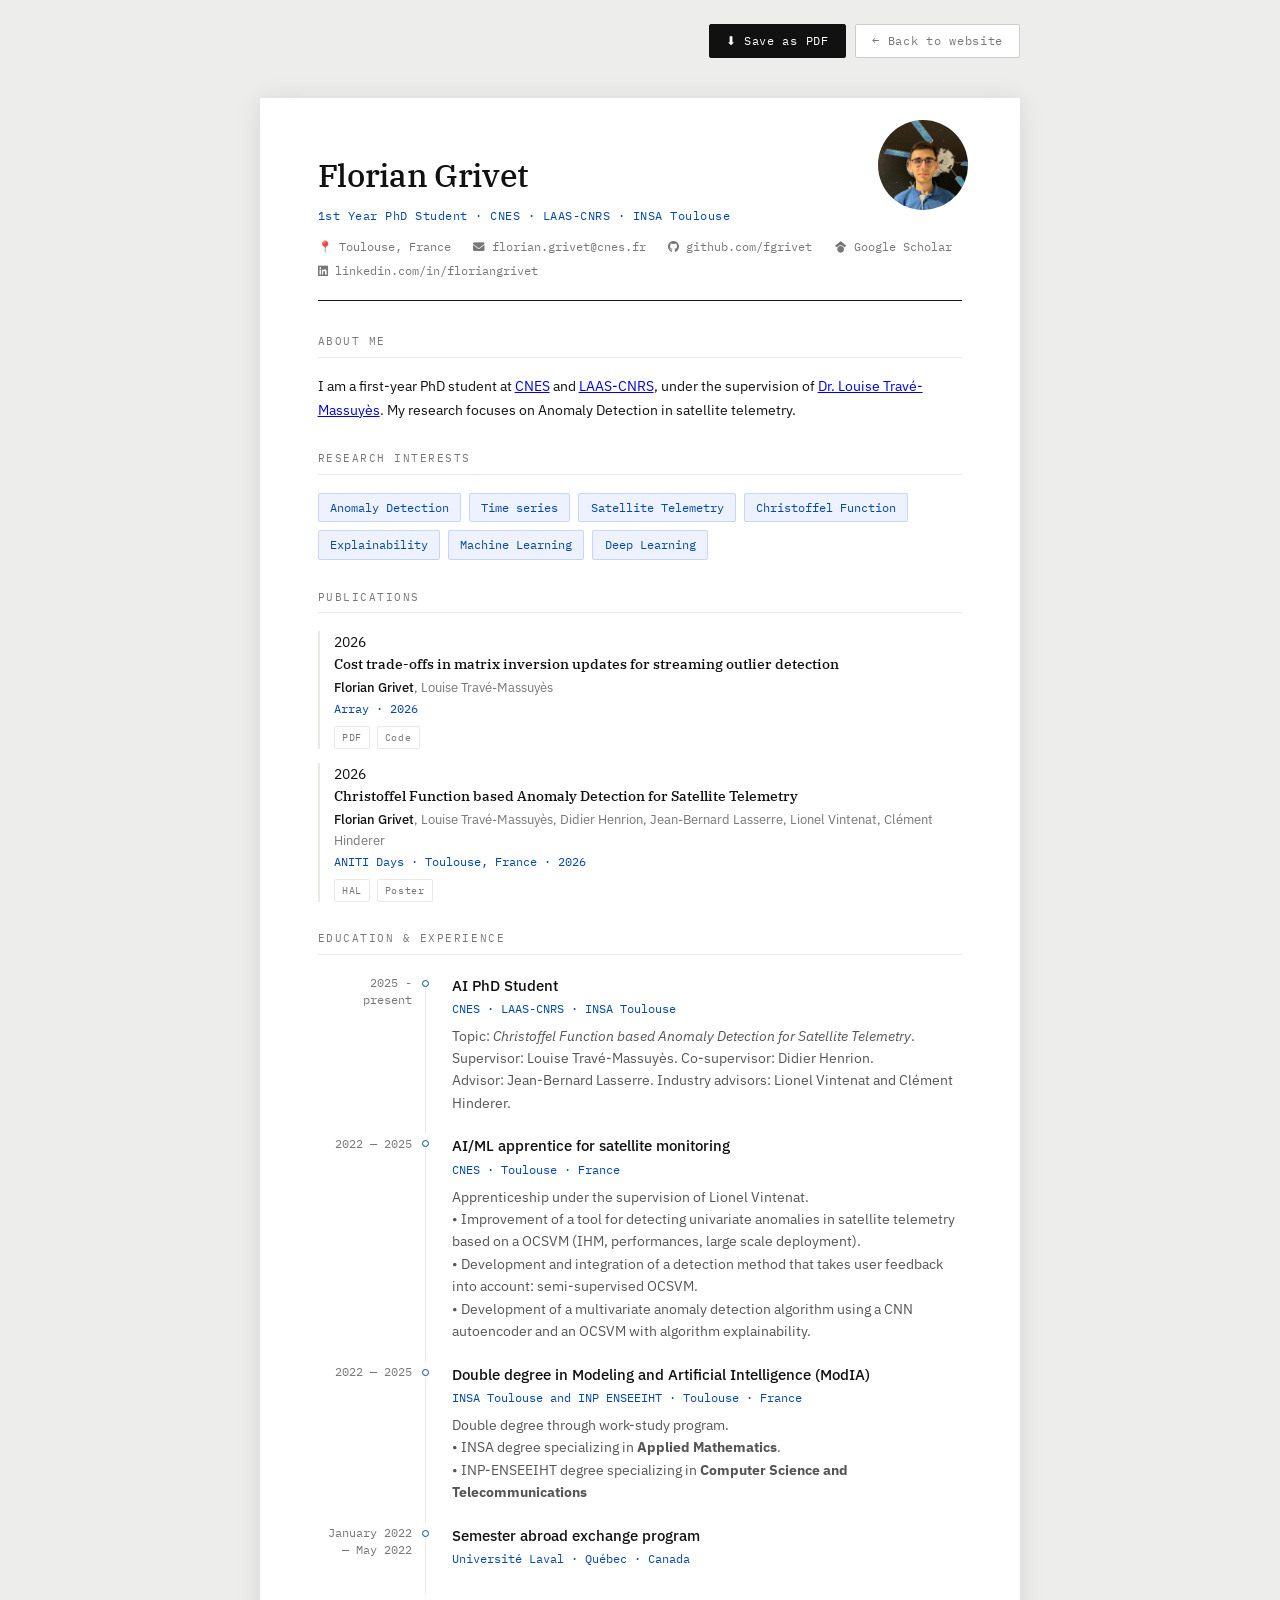
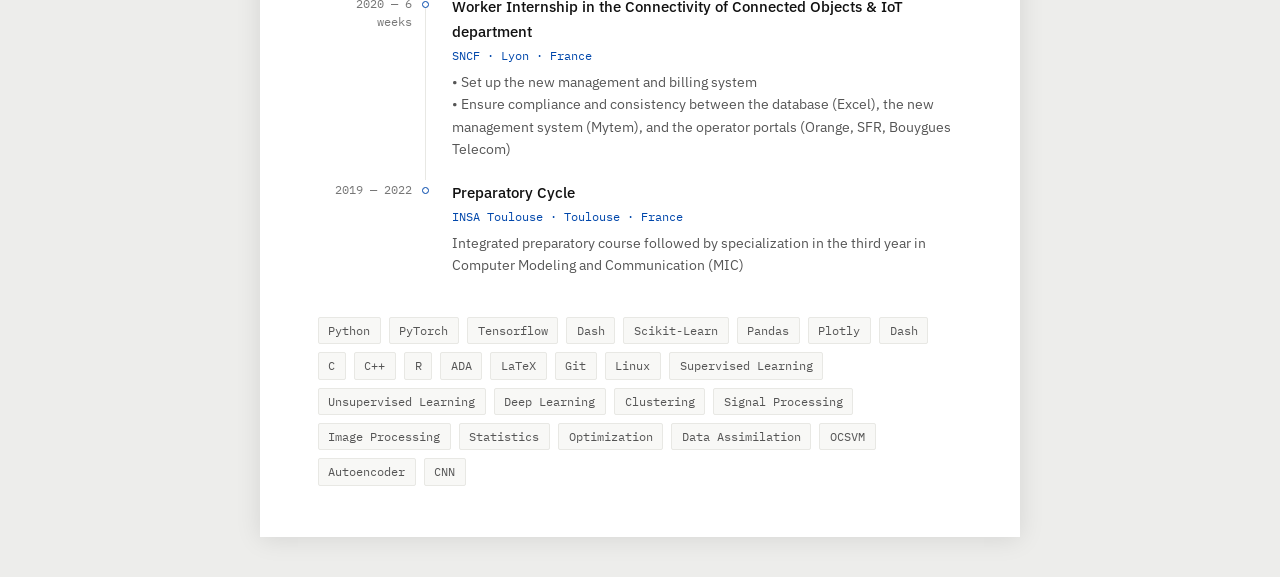
==== cv.html @ c59cb080 "First version" ====
<!DOCTYPE html>
<html lang="en">
<head>
  <meta charset="UTF-8"/>
  <meta name="viewport" content="width=device-width, initial-scale=1.0"/>
  <title>CV — Florian Grivet</title>
  <link rel="preconnect" href="https://fonts.googleapis.com">
  <link href="https://fonts.googleapis.com/css2?family=IBM+Plex+Serif:ital,wght@0,400;0,500;1,400&family=IBM+Plex+Sans:wght@300;400;500&family=IBM+Plex+Mono:wght@400;500&display=swap" rel="stylesheet">
  <link rel="stylesheet" href="cv_style.css"/>
  <link rel="stylesheet" href="https://cdnjs.cloudflare.com/ajax/libs/font-awesome/6.5.1/css/all.min.css">
  
</head>
<body>

<div class="screen-bar">
  <button class="dl-btn primary" onclick="window.print()">⬇ Save as PDF</button>
  <a href="index.html" class="dl-btn">← Back to website</a>
</div>

<div class="page">

  <header>
    <h1>Florian Grivet</h1>
    <div class="h-role">1st Year PhD Student · CNES · LAAS-CNRS · INSA Toulouse</div>
    <div class="h-contacts">
    <span>📍 Toulouse, France</span>
      <a href="mailto:florian.grivet@cnes.fr"><i class="fa-solid fa-envelope"></i> florian.grivet@cnes.fr</a>
      <a href="https://github.com/fgrivet" target="_blank"><i class="fa-brands fa-github"></i> github.com/fgrivet</a>
      <a href="https://scholar.google.com/citations?user=eT-QkogAAAAJ&hl=fr&oi=ao" target="_blank"><i class="fa-brands fa-google-scholar"></i> Google Scholar</a>
      <a href="https://linkedin.com/in/floriangrivet" target="_blank"><i class="fa-brands fa-linkedin"></i> linkedin.com/in/floriangrivet</a>
    </div>
    <img src="profile_picture.jpg" alt="Florian Grivet" class="cv-avatar">
  </header>



  <div class="sec-title">About Me</div>
    <p class="hero-bio">
            I am a first-year PhD student at <a href="https://www.cnes.fr/en" target="_blank">CNES</a>
            and <a href="https://www.laas.fr/en" target="_blank">LAAS-CNRS</a>, under the supervision of
          <a href="https://homepages.laas.fr/louise/centre.html" target="_blank">Dr. Louise Travé-Massuyès</a>.
          My research focuses on Anomaly Detection in satellite telemetry.
        </p>

  <div class="sec-title">Research Interests</div>
  

<div class="tags">
<span class="tag">Anomaly Detection</span>
<span class="tag">Time series</span>
<span class="tag">Satellite Telemetry</span>
<span class="tag">Christoffel Function</span>
<span class="tag">Explainability</span>
<span class="tag">Machine Learning</span>
<span class="tag">Deep Learning</span>
</div>


  <div class="sec-title">Publications</div>
  

<div class="pub-list">
<div class="pub-item">
<div class="pub-year">2026</div>
<div>
<div class="pub-title">Cost trade-offs in matrix inversion updates for streaming outlier detection</div>
<div class="pub-authors"><strong>Florian Grivet</strong>, Louise Travé-Massuyès</div>
<div class="pub-venue">Array · 2026</div>
<div class="pub-badges">
<a class="badge" href="https://doi.org/10.1016/j.array.2026.100737" target="_blank">PDF</a>
<!-- <a href="#" class="badge">arXiv</a> -->
<a class="badge" href="https://github.com/fgrivet/cost-trade-offs-matrix-inversion-update" target="_blank">Code</a>
<!-- <a href="#" class="badge">BibTeX</a> -->
</div>
</div>
</div>
<div class="pub-item">
<div class="pub-year">2026</div>
<div>
<div class="pub-title">Christoffel Function based Anomaly Detection for Satellite Telemetry</div>
<div class="pub-authors"><strong>Florian Grivet</strong>, Louise Travé-Massuyès, Didier Henrion, Jean-Bernard Lasserre, Lionel Vintenat, Clément Hinderer</div>
<div class="pub-venue">ANITI Days · Toulouse, France · 2026 </div>
<div class="pub-badges">
<a class="badge" href="https://hal.science/hal-05521204v1" target="_blank">HAL</a>
<a class="badge" href="https://hal.science/hal-05521204v1/file/Poster_ANITI_DAYS_2026_vdef.pdf" target="_blank">Poster</a>
</div>
</div>
</div>
</div>


  <div class="sec-title">Education & Experience</div>
  

<div class="tl">
<div class="tl-item">
<div class="tl-date">2025 - present</div>
<div class="tl-body">
<h3>AI PhD Student</h3>
<div class="tl-org">CNES · LAAS-CNRS · INSA Toulouse</div>
<p>Topic: <em>Christoffel Function based Anomaly Detection for Satellite Telemetry</em>.<br/>
            Supervisor: Louise Travé-Massuyès. Co-supervisor: Didier Henrion.<br/>
            Advisor: Jean-Bernard Lasserre. Industry advisors: Lionel Vintenat and Clément Hinderer.</p>
</div>
</div>
<div class="tl-item">
<div class="tl-date">2022 — 2025</div>
<div class="tl-body">
<h3>AI/ML apprentice for satellite monitoring</h3>
<div class="tl-org">CNES · Toulouse · France</div>
<p>Apprenticeship under the supervision of Lionel Vintenat.<br/>
            • Improvement of a tool for detecting univariate anomalies in satellite telemetry based on a OCSVM (IHM, performances, large scale deployment).<br/>
            • Development and integration of a detection method that takes user feedback into account: semi-supervised OCSVM.<br/>
            • Development of a multivariate anomaly detection algorithm using a CNN autoencoder and an OCSVM with algorithm explainability.
        </p>
</div>
</div>
<div class="tl-item">
<div class="tl-date">2022 — 2025</div>
<div class="tl-body">
<h3>Double degree in Modeling and Artificial Intelligence (ModIA)</h3>
<div class="tl-org">INSA Toulouse and INP ENSEEIHT · Toulouse · France</div>
<p>Double degree through work-study program.<br/>
            • INSA degree specializing in <strong>Applied Mathematics</strong>.<br/>
            • INP-ENSEEIHT degree specializing in <strong>Computer Science and Telecommunications</strong>
</p>
</div>
</div>
<div class="tl-item">
<div class="tl-date">January 2022 — May 2022</div>
<div class="tl-body">
<h3>Semester abroad exchange program</h3>
<div class="tl-org">Université Laval · Québec · Canada</div>
</div>
</div>
<div class="tl-item">
<div class="tl-date">2020 — 6 weeks</div>
<div class="tl-body">
<h3>Worker Internship in the Connectivity of Connected Objects &amp; IoT department</h3>
<div class="tl-org">SNCF · Lyon · France</div>
<p>
            • Set up the new management and billing system<br/>
            • Ensure compliance and consistency between the database (Excel), the new management system (Mytem), and the operator portals (Orange, SFR, Bouygues Telecom)
          </p>
</div>
</div>
<div class="tl-item">
<div class="tl-date">2019 — 2022</div>
<div class="tl-body">
<h3>Preparatory Cycle</h3>
<div class="tl-org">INSA Toulouse · Toulouse · France</div>
<p>Integrated preparatory course followed by specialization in the third year in Computer Modeling and Communication (MIC)</p>
</div>
</div>
</div>
<div style="margin-top:2.5rem">

<div class="skills-row">
<span class="skill">Python</span>
<span class="skill">PyTorch</span>
<span class="skill">Tensorflow</span>
<span class="skill">Dash</span>
<span class="skill">Scikit-Learn</span>
<span class="skill">Pandas</span>
<span class="skill">Plotly</span>
<span class="skill">Dash</span>
<span class="skill">C</span>
<span class="skill">C++</span>
<span class="skill">R</span>
<span class="skill">ADA</span>
<span class="skill">LaTeX</span>
<span class="skill">Git</span>
<span class="skill">Linux</span>
<span class="skill">Supervised Learning</span>
<span class="skill">Unsupervised Learning</span>
<span class="skill">Deep Learning</span>
<span class="skill">Clustering</span>
<span class="skill">Signal Processing</span>
<span class="skill">Image Processing</span>
<span class="skill">Statistics</span>
<span class="skill">Optimization</span>
<span class="skill">Data Assimilation</span>
<span class="skill">OCSVM</span>
<span class="skill">Autoencoder</span>
<span class="skill">CNN</span>
</div>
</div>



</div>
</body>
</html>
---- cv_style.css ----
/* ── Variables (same palette as index.html) ── */
:root {
    --bg:      #f8f8f6;
    --surface: #ffffff;
    --ink:     #111111;
    --muted:   #777777;
    --faint:   #e8e8e4;
    --accent:  #0047ab;
    --accent-light: #eef2ff;
}

*, *::before, *::after { box-sizing: border-box; margin: 0; padding: 0; }

body {
    font-family: 'IBM Plex Sans', sans-serif;
    background: #ededeb;
    color: var(--ink);
    font-size: 14px;
    line-height: 1.65;
    -webkit-font-smoothing: antialiased;
}

/* Paper */
.page {
    max-width: 760px;
    margin: 2.5rem auto;
    background: var(--surface);
    padding: 3.2rem 3.6rem;
    box-shadow: 0 2px 24px rgba(0,0,0,0.10);
}

/* Screen-only bar */
.screen-bar {
    max-width: 760px; margin: 1.5rem auto 0;
    display: flex; justify-content: flex-end; gap: 0.6rem;
}
.dl-btn {
    font-family: 'IBM Plex Mono', monospace;
    font-size: 0.72rem; letter-spacing: 0.06em;
    padding: 0.4rem 1rem; border-radius: 2px;
    text-decoration: none; border: 1px solid #ccc;
    color: var(--muted); background: #fff;
    cursor: pointer; transition: all 0.15s;
}
.dl-btn:hover { border-color: var(--accent); color: var(--accent); }
.dl-btn.primary { background: var(--ink); color: #fff; border-color: var(--ink); }
.dl-btn.primary:hover { background: var(--accent); border-color: var(--accent); }

/* Header */
header {
    margin-bottom: 2rem;
    border-bottom: 1.5px solid var(--ink);
    padding-bottom: 1.3rem;
}
header h1 {
    font-family: 'IBM Plex Serif', serif;
    font-size: 2rem; font-weight: 500;
    letter-spacing: -0.01em; margin-bottom: 0.2rem;
}
.h-role {
    font-family: 'IBM Plex Mono', monospace;
    font-size: 0.78rem; color: var(--accent);
    letter-spacing: 0.04em; margin-bottom: 0.7rem;
}
.h-contacts {
    display: flex; flex-wrap: wrap; gap: 0.3rem 1.4rem;
    font-family: 'IBM Plex Mono', monospace;
    font-size: 0.72rem; color: var(--muted);
}
.h-contacts a { color: var(--muted); text-decoration: none; }
.h-contacts a:hover { color: var(--accent); }

/* Avatar */
.cv-avatar {
    width: 90px; height: 90px;
    border-radius: 50%;
    object-fit: cover;
    display: block;
    position: relative; left: 35rem; top: -10rem;
    margin-bottom: -90px;
}
@media print {
    .cv-avatar { width: 80px; height: 80px; }
}

/* Section titles */
.sec-title {
    font-family: 'IBM Plex Mono', monospace;
    font-size: 0.68rem; letter-spacing: 0.14em;
    text-transform: uppercase; color: var(--muted);
    border-bottom: 1px solid var(--faint);
    padding-bottom: 0.35rem; margin-bottom: 1.1rem;
    margin-top: 1.8rem;
}
.sec-title:first-child { margin-top: 0; }

/* ── Reuse index.html classes verbatim ── */

/* Timeline */
.tl { display: flex; flex-direction: column; }
.tl-item {
    display: grid;
    grid-template-columns: 110px 1fr;
    gap: 1.5rem;
    position: relative;
    padding-bottom: 1.2rem;
}
.tl-item:last-child { padding-bottom: 0; }
.tl-item::before {
    content: '';
    position: absolute;
    left: 107px; top: 10px; bottom: 0;
    width: 1px; background: var(--faint);
}
.tl-item:last-child::before { display: none; }
.tl-item::after {
    content: '';
    position: absolute;
    left: 104px; top: 7px;
    width: 7px; height: 7px; border-radius: 50%;
    background: var(--surface);
    border: 1.5px solid var(--accent);
}
.tl-date {
    font-family: 'IBM Plex Mono', monospace;
    font-size: 0.72rem; color: var(--muted);
    text-align: right; padding-top: 0.1rem; padding-right: 1rem; line-height: 1.5;
}
.tl-body h3 { font-size: 0.95rem; font-weight: 500; margin-bottom: 0.1rem; }
.tl-org {
    font-family: 'IBM Plex Mono', monospace;
    font-size: 0.75rem; color: var(--accent); margin-bottom: 0.35rem;
}
.tl-body p { font-size: 0.85rem; color: #555; }

/* Skills */
.skills-row { display: flex; flex-wrap: wrap; gap: 0.5rem; margin-top: 1rem; }
.skill {
    font-family: 'IBM Plex Mono', monospace;
    font-size: 0.72rem; color: #555;
    background: var(--bg); border: 1px solid var(--faint);
    padding: 0.2rem 0.6rem; border-radius: 2px;
}

/* Publications */
.pub-list { display: flex; flex-direction: column; gap: 0.9rem; }
.pub-item {
    padding-left: 0.9rem;
    border-left: 2px solid var(--faint);
}
.pub-title {
    font-family: 'IBM Plex Serif', serif;
    font-size: 0.9rem; font-weight: 500;
    margin-bottom: 0.15rem; line-height: 1.4;
}
.pub-authors { font-size: 0.8rem; color: var(--muted); margin-bottom: 0.1rem; }
.pub-authors strong { color: var(--ink); font-weight: 500; }
.pub-venue {
    font-size: 0.75rem; color: var(--accent);
    font-family: 'IBM Plex Mono', monospace;
    margin-bottom: 0.4rem;
}
.pub-badges { display: flex; gap: 0.4rem; flex-wrap: wrap; }
.badge {
    font-family: 'IBM Plex Mono', monospace;
    font-size: 0.65rem; letter-spacing: 0.06em;
    color: var(--muted); border: 1px solid var(--faint);
    padding: 0.12rem 0.45rem; border-radius: 2px;
    text-decoration: none;
}

/* Research tags */
.tags { display: flex; flex-wrap: wrap; gap: 0.5rem; }
.tag {
    font-family: 'IBM Plex Mono', monospace;
    font-size: 0.75rem;
    background: var(--accent-light);
    color: var(--accent);
    padding: 0.25rem 0.7rem;
    border-radius: 2px;
    border: 1px solid #c7d5f7;
}

/* ── Print ── */
@media print {
    body { background: white; }
    .page { margin: 0; padding: 1.5cm 1.8cm; box-shadow: none; max-width: none; }
    .screen-bar { display: none; }
    a { color: inherit !important; text-decoration: none; }
    .tl-item, .pub-item { break-inside: avoid; }
    @page { margin: 1.2cm 1.5cm; size: A4; }
}
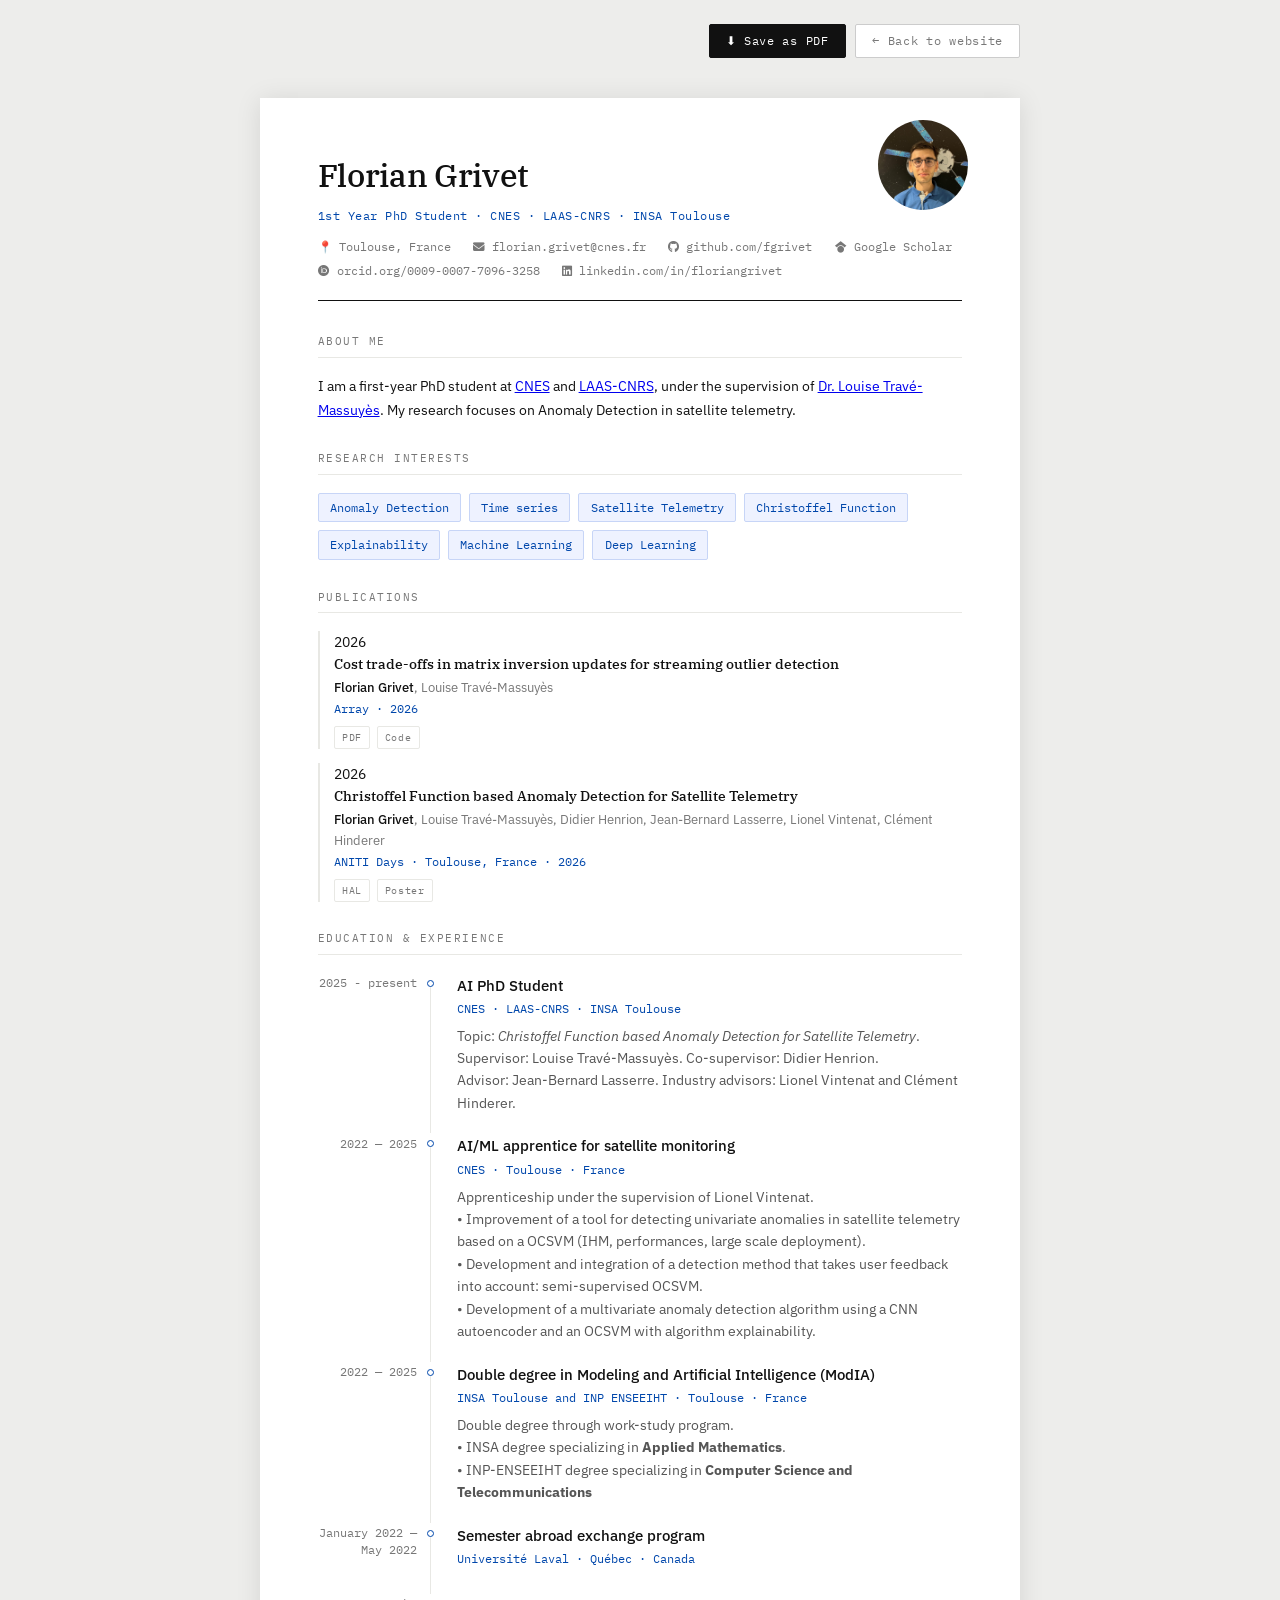
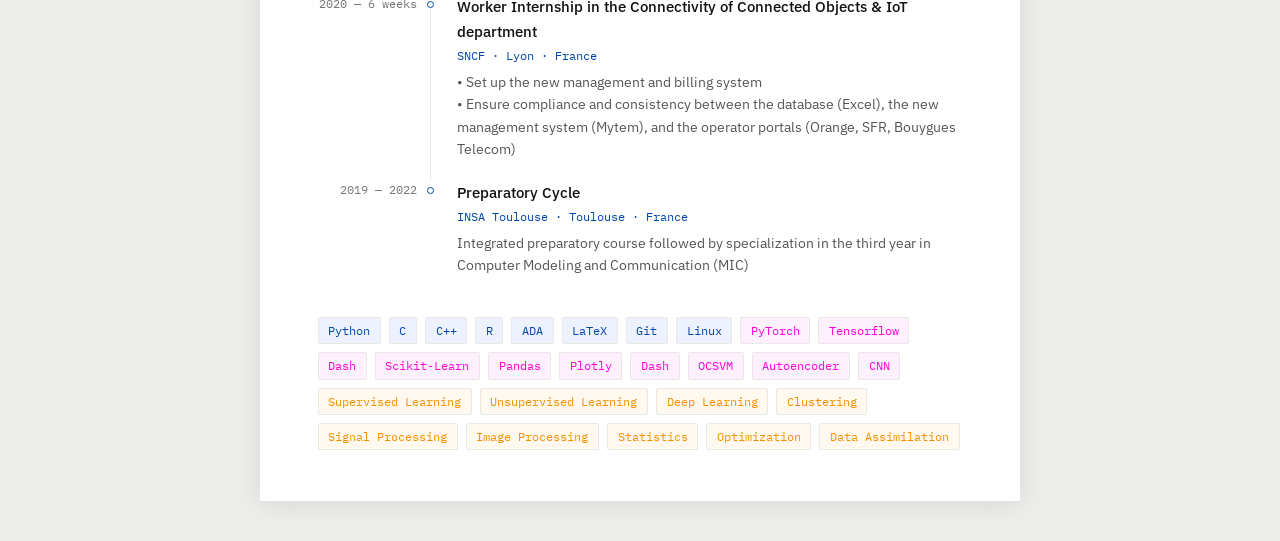
==== commit fd166eb7: "Add ORCID - Color to skills - Prettify files" ====
--- a/cv.html
+++ b/cv.html
@@ -27,6 +27,7 @@
       <a href="mailto:florian.grivet@cnes.fr"><i class="fa-solid fa-envelope"></i> florian.grivet@cnes.fr</a>
       <a href="https://github.com/fgrivet" target="_blank"><i class="fa-brands fa-github"></i> github.com/fgrivet</a>
       <a href="https://scholar.google.com/citations?user=eT-QkogAAAAJ&hl=fr&oi=ao" target="_blank"><i class="fa-brands fa-google-scholar"></i> Google Scholar</a>
+      <a href="https://orcid.org/0009-0007-7096-3258" class="btn btn-ghost" target="_blank"><i class="fa-brands fa-orcid"></i> orcid.org/0009-0007-7096-3258</a>
       <a href="https://linkedin.com/in/floriangrivet" target="_blank"><i class="fa-brands fa-linkedin"></i> linkedin.com/in/floriangrivet</a>
     </div>
     <img src="profile_picture.jpg" alt="Florian Grivet" class="cv-avatar">
@@ -36,11 +37,13 @@
 
   <div class="sec-title">About Me</div>
     <p class="hero-bio">
-            I am a first-year PhD student at <a href="https://www.cnes.fr/en" target="_blank">CNES</a>
-            and <a href="https://www.laas.fr/en" target="_blank">LAAS-CNRS</a>, under the supervision of
-          <a href="https://homepages.laas.fr/louise/centre.html" target="_blank">Dr. Louise Travé-Massuyès</a>.
-          My research focuses on Anomaly Detection in satellite telemetry.
-        </p>
+              I am a first-year PhD student at
+              <a href="https://www.cnes.fr/en" target="_blank">CNES</a> and
+              <a href="https://www.laas.fr/en" target="_blank">LAAS-CNRS</a>,
+              under the supervision of
+              <a href="https://homepages.laas.fr/louise/centre.html" target="_blank">Dr. Louise Travé-Massuyès</a>. My research focuses on Anomaly Detection in satellite
+              telemetry.
+            </p>
 
   <div class="sec-title">Research Interests</div>
   
@@ -63,8 +66,13 @@
 <div class="pub-item">
 <div class="pub-year">2026</div>
 <div>
-<div class="pub-title">Cost trade-offs in matrix inversion updates for streaming outlier detection</div>
-<div class="pub-authors"><strong>Florian Grivet</strong>, Louise Travé-Massuyès</div>
+<div class="pub-title">
+                Cost trade-offs in matrix inversion updates for streaming
+                outlier detection
+              </div>
+<div class="pub-authors">
+<strong>Florian Grivet</strong>, Louise Travé-Massuyès
+              </div>
 <div class="pub-venue">Array · 2026</div>
 <div class="pub-badges">
 <a class="badge" href="https://doi.org/10.1016/j.array.2026.100737" target="_blank">PDF</a>
@@ -77,9 +85,16 @@
 <div class="pub-item">
 <div class="pub-year">2026</div>
 <div>
-<div class="pub-title">Christoffel Function based Anomaly Detection for Satellite Telemetry</div>
-<div class="pub-authors"><strong>Florian Grivet</strong>, Louise Travé-Massuyès, Didier Henrion, Jean-Bernard Lasserre, Lionel Vintenat, Clément Hinderer</div>
-<div class="pub-venue">ANITI Days · Toulouse, France · 2026 </div>
+<div class="pub-title">
+                Christoffel Function based Anomaly Detection for Satellite
+                Telemetry
+              </div>
+<div class="pub-authors">
+<strong>Florian Grivet</strong>, Louise Travé-Massuyès, Didier
+                Henrion, Jean-Bernard Lasserre, Lionel Vintenat, Clément
+                Hinderer
+              </div>
+<div class="pub-venue">ANITI Days · Toulouse, France · 2026</div>
 <div class="pub-badges">
 <a class="badge" href="https://hal.science/hal-05521204v1" target="_blank">HAL</a>
 <a class="badge" href="https://hal.science/hal-05521204v1/file/Poster_ANITI_DAYS_2026_vdef.pdf" target="_blank">Poster</a>
@@ -98,9 +113,15 @@
 <div class="tl-body">
 <h3>AI PhD Student</h3>
 <div class="tl-org">CNES · LAAS-CNRS · INSA Toulouse</div>
-<p>Topic: <em>Christoffel Function based Anomaly Detection for Satellite Telemetry</em>.<br/>
-            Supervisor: Louise Travé-Massuyès. Co-supervisor: Didier Henrion.<br/>
-            Advisor: Jean-Bernard Lasserre. Industry advisors: Lionel Vintenat and Clément Hinderer.</p>
+<p>
+                Topic:
+                <em>Christoffel Function based Anomaly Detection for Satellite
+                  Telemetry</em>.<br/>
+                Supervisor: Louise Travé-Massuyès. Co-supervisor: Didier
+                Henrion.<br/>
+                Advisor: Jean-Bernard Lasserre. Industry advisors: Lionel
+                Vintenat and Clément Hinderer.
+              </p>
 </div>
 </div>
 <div class="tl-item">
@@ -108,21 +129,34 @@
 <div class="tl-body">
 <h3>AI/ML apprentice for satellite monitoring</h3>
 <div class="tl-org">CNES · Toulouse · France</div>
-<p>Apprenticeship under the supervision of Lionel Vintenat.<br/>
-            • Improvement of a tool for detecting univariate anomalies in satellite telemetry based on a OCSVM (IHM, performances, large scale deployment).<br/>
-            • Development and integration of a detection method that takes user feedback into account: semi-supervised OCSVM.<br/>
-            • Development of a multivariate anomaly detection algorithm using a CNN autoencoder and an OCSVM with algorithm explainability.
-        </p>
+<p>
+                Apprenticeship under the supervision of Lionel Vintenat.<br/>
+                • Improvement of a tool for detecting univariate anomalies in
+                satellite telemetry based on a OCSVM (IHM, performances, large
+                scale deployment).<br/>
+                • Development and integration of a detection method that takes
+                user feedback into account: semi-supervised OCSVM.<br/>
+                • Development of a multivariate anomaly detection algorithm
+                using a CNN autoencoder and an OCSVM with algorithm
+                explainability.
+              </p>
 </div>
 </div>
 <div class="tl-item">
 <div class="tl-date">2022 — 2025</div>
 <div class="tl-body">
-<h3>Double degree in Modeling and Artificial Intelligence (ModIA)</h3>
-<div class="tl-org">INSA Toulouse and INP ENSEEIHT · Toulouse · France</div>
-<p>Double degree through work-study program.<br/>
-            • INSA degree specializing in <strong>Applied Mathematics</strong>.<br/>
-            • INP-ENSEEIHT degree specializing in <strong>Computer Science and Telecommunications</strong>
+<h3>
+                Double degree in Modeling and Artificial Intelligence (ModIA)
+              </h3>
+<div class="tl-org">
+                INSA Toulouse and INP ENSEEIHT · Toulouse · France
+              </div>
+<p>
+                Double degree through work-study program.<br/>
+                • INSA degree specializing in
+                <strong>Applied Mathematics</strong>.<br/>
+                • INP-ENSEEIHT degree specializing in
+                <strong>Computer Science and Telecommunications</strong>
 </p>
 </div>
 </div>
@@ -136,12 +170,17 @@
 <div class="tl-item">
 <div class="tl-date">2020 — 6 weeks</div>
 <div class="tl-body">
-<h3>Worker Internship in the Connectivity of Connected Objects &amp; IoT department</h3>
+<h3>
+                Worker Internship in the Connectivity of Connected Objects &amp; IoT
+                department
+              </h3>
 <div class="tl-org">SNCF · Lyon · France</div>
 <p>
-            • Set up the new management and billing system<br/>
-            • Ensure compliance and consistency between the database (Excel), the new management system (Mytem), and the operator portals (Orange, SFR, Bouygues Telecom)
-          </p>
+                • Set up the new management and billing system<br/>
+                • Ensure compliance and consistency between the database
+                (Excel), the new management system (Mytem), and the operator
+                portals (Orange, SFR, Bouygues Telecom)
+              </p>
 </div>
 </div>
 <div class="tl-item">
@@ -149,40 +188,43 @@
 <div class="tl-body">
 <h3>Preparatory Cycle</h3>
 <div class="tl-org">INSA Toulouse · Toulouse · France</div>
-<p>Integrated preparatory course followed by specialization in the third year in Computer Modeling and Communication (MIC)</p>
-</div>
-</div>
-</div>
-<div style="margin-top:2.5rem">
+<p>
+                Integrated preparatory course followed by specialization in the
+                third year in Computer Modeling and Communication (MIC)
+              </p>
+</div>
+</div>
+</div>
+<div style="margin-top: 2.5rem">
 
 <div class="skills-row">
-<span class="skill">Python</span>
-<span class="skill">PyTorch</span>
-<span class="skill">Tensorflow</span>
-<span class="skill">Dash</span>
-<span class="skill">Scikit-Learn</span>
-<span class="skill">Pandas</span>
-<span class="skill">Plotly</span>
-<span class="skill">Dash</span>
-<span class="skill">C</span>
-<span class="skill">C++</span>
-<span class="skill">R</span>
-<span class="skill">ADA</span>
-<span class="skill">LaTeX</span>
-<span class="skill">Git</span>
-<span class="skill">Linux</span>
-<span class="skill">Supervised Learning</span>
-<span class="skill">Unsupervised Learning</span>
-<span class="skill">Deep Learning</span>
-<span class="skill">Clustering</span>
-<span class="skill">Signal Processing</span>
-<span class="skill">Image Processing</span>
-<span class="skill">Statistics</span>
-<span class="skill">Optimization</span>
-<span class="skill">Data Assimilation</span>
-<span class="skill">OCSVM</span>
-<span class="skill">Autoencoder</span>
-<span class="skill">CNN</span>
+<span class="skill language">Python</span>
+<span class="skill language">C</span>
+<span class="skill language">C++</span>
+<span class="skill language">R</span>
+<span class="skill language">ADA</span>
+<span class="skill language">LaTeX</span>
+<span class="skill language">Git</span>
+<span class="skill language">Linux</span>
+<span class="skill techno">PyTorch</span>
+<span class="skill techno">Tensorflow</span>
+<span class="skill techno">Dash</span>
+<span class="skill techno">Scikit-Learn</span>
+<span class="skill techno">Pandas</span>
+<span class="skill techno">Plotly</span>
+<span class="skill techno">Dash</span>
+<span class="skill techno">OCSVM</span>
+<span class="skill techno">Autoencoder</span>
+<span class="skill techno">CNN</span>
+<span class="skill subject">Supervised Learning</span>
+<span class="skill subject">Unsupervised Learning</span>
+<span class="skill subject">Deep Learning</span>
+<span class="skill subject">Clustering</span>
+<span class="skill subject">Signal Processing</span>
+<span class="skill subject">Image Processing</span>
+<span class="skill subject">Statistics</span>
+<span class="skill subject">Optimization</span>
+<span class="skill subject">Data Assimilation</span>
 </div>
 </div>
 
--- a/cv_style.css
+++ b/cv_style.css
@@ -1,192 +1,329 @@
 /* ── Variables (same palette as index.html) ── */
 :root {
-    --bg:      #f8f8f6;
-    --surface: #ffffff;
-    --ink:     #111111;
-    --muted:   #777777;
-    --faint:   #e8e8e4;
-    --accent:  #0047ab;
-    --accent-light: #eef2ff;
-}
-
-*, *::before, *::after { box-sizing: border-box; margin: 0; padding: 0; }
+  --bg: #f8f8f6;
+  --surface: #ffffff;
+  --ink: #111111;
+  --muted: #777777;
+  --faint: #e8e8e4;
+  --accent: #0047ab;
+  --accent-light: #eef2ff;
+}
+
+*,
+*::before,
+*::after {
+  box-sizing: border-box;
+  margin: 0;
+  padding: 0;
+}
 
 body {
-    font-family: 'IBM Plex Sans', sans-serif;
-    background: #ededeb;
-    color: var(--ink);
-    font-size: 14px;
-    line-height: 1.65;
-    -webkit-font-smoothing: antialiased;
+  font-family: "IBM Plex Sans", sans-serif;
+  background: #ededeb;
+  color: var(--ink);
+  font-size: 14px;
+  line-height: 1.65;
+  -webkit-font-smoothing: antialiased;
 }
 
 /* Paper */
 .page {
-    max-width: 760px;
-    margin: 2.5rem auto;
-    background: var(--surface);
-    padding: 3.2rem 3.6rem;
-    box-shadow: 0 2px 24px rgba(0,0,0,0.10);
+  max-width: 760px;
+  margin: 2.5rem auto;
+  background: var(--surface);
+  padding: 3.2rem 3.6rem;
+  box-shadow: 0 2px 24px rgba(0, 0, 0, 0.1);
 }
 
 /* Screen-only bar */
 .screen-bar {
-    max-width: 760px; margin: 1.5rem auto 0;
-    display: flex; justify-content: flex-end; gap: 0.6rem;
+  max-width: 760px;
+  margin: 1.5rem auto 0;
+  display: flex;
+  justify-content: flex-end;
+  gap: 0.6rem;
 }
 .dl-btn {
-    font-family: 'IBM Plex Mono', monospace;
-    font-size: 0.72rem; letter-spacing: 0.06em;
-    padding: 0.4rem 1rem; border-radius: 2px;
-    text-decoration: none; border: 1px solid #ccc;
-    color: var(--muted); background: #fff;
-    cursor: pointer; transition: all 0.15s;
-}
-.dl-btn:hover { border-color: var(--accent); color: var(--accent); }
-.dl-btn.primary { background: var(--ink); color: #fff; border-color: var(--ink); }
-.dl-btn.primary:hover { background: var(--accent); border-color: var(--accent); }
+  font-family: "IBM Plex Mono", monospace;
+  font-size: 0.72rem;
+  letter-spacing: 0.06em;
+  padding: 0.4rem 1rem;
+  border-radius: 2px;
+  text-decoration: none;
+  border: 1px solid #ccc;
+  color: var(--muted);
+  background: #fff;
+  cursor: pointer;
+  transition: all 0.15s;
+}
+.dl-btn:hover {
+  border-color: var(--accent);
+  color: var(--accent);
+}
+.dl-btn.primary {
+  background: var(--ink);
+  color: #fff;
+  border-color: var(--ink);
+}
+.dl-btn.primary:hover {
+  background: var(--accent);
+  border-color: var(--accent);
+}
 
 /* Header */
 header {
-    margin-bottom: 2rem;
-    border-bottom: 1.5px solid var(--ink);
-    padding-bottom: 1.3rem;
+  margin-bottom: 2rem;
+  border-bottom: 1.5px solid var(--ink);
+  padding-bottom: 1.3rem;
 }
 header h1 {
-    font-family: 'IBM Plex Serif', serif;
-    font-size: 2rem; font-weight: 500;
-    letter-spacing: -0.01em; margin-bottom: 0.2rem;
+  font-family: "IBM Plex Serif", serif;
+  font-size: 2rem;
+  font-weight: 500;
+  letter-spacing: -0.01em;
+  margin-bottom: 0.2rem;
 }
 .h-role {
-    font-family: 'IBM Plex Mono', monospace;
-    font-size: 0.78rem; color: var(--accent);
-    letter-spacing: 0.04em; margin-bottom: 0.7rem;
+  font-family: "IBM Plex Mono", monospace;
+  font-size: 0.78rem;
+  color: var(--accent);
+  letter-spacing: 0.04em;
+  margin-bottom: 0.7rem;
 }
 .h-contacts {
-    display: flex; flex-wrap: wrap; gap: 0.3rem 1.4rem;
-    font-family: 'IBM Plex Mono', monospace;
-    font-size: 0.72rem; color: var(--muted);
-}
-.h-contacts a { color: var(--muted); text-decoration: none; }
-.h-contacts a:hover { color: var(--accent); }
+  display: flex;
+  flex-wrap: wrap;
+  gap: 0.3rem 1.4rem;
+  font-family: "IBM Plex Mono", monospace;
+  font-size: 0.72rem;
+  color: var(--muted);
+}
+.h-contacts a {
+  color: var(--muted);
+  text-decoration: none;
+}
+.h-contacts a:hover {
+  color: var(--accent);
+}
 
 /* Avatar */
 .cv-avatar {
-    width: 90px; height: 90px;
-    border-radius: 50%;
-    object-fit: cover;
-    display: block;
-    position: relative; left: 35rem; top: -10rem;
-    margin-bottom: -90px;
+  width: 90px;
+  height: 90px;
+  border-radius: 50%;
+  object-fit: cover;
+  display: block;
+  position: relative;
+  left: 35rem;
+  top: -10rem;
+  margin-bottom: -90px;
 }
 @media print {
-    .cv-avatar { width: 80px; height: 80px; }
+  .cv-avatar {
+    width: 80px;
+    height: 80px;
+  }
 }
 
 /* Section titles */
 .sec-title {
-    font-family: 'IBM Plex Mono', monospace;
-    font-size: 0.68rem; letter-spacing: 0.14em;
-    text-transform: uppercase; color: var(--muted);
-    border-bottom: 1px solid var(--faint);
-    padding-bottom: 0.35rem; margin-bottom: 1.1rem;
-    margin-top: 1.8rem;
-}
-.sec-title:first-child { margin-top: 0; }
+  font-family: "IBM Plex Mono", monospace;
+  font-size: 0.68rem;
+  letter-spacing: 0.14em;
+  text-transform: uppercase;
+  color: var(--muted);
+  border-bottom: 1px solid var(--faint);
+  padding-bottom: 0.35rem;
+  margin-bottom: 1.1rem;
+  margin-top: 1.8rem;
+}
+.sec-title:first-child {
+  margin-top: 0;
+}
 
 /* ── Reuse index.html classes verbatim ── */
 
 /* Timeline */
-.tl { display: flex; flex-direction: column; }
+.tl {
+  display: flex;
+  flex-direction: column;
+}
 .tl-item {
-    display: grid;
-    grid-template-columns: 110px 1fr;
-    gap: 1.5rem;
-    position: relative;
-    padding-bottom: 1.2rem;
-}
-.tl-item:last-child { padding-bottom: 0; }
+  display: grid;
+  grid-template-columns: 115px 1fr;
+  gap: 1.5rem;
+  position: relative;
+  padding-bottom: 1.2rem;
+}
+.tl-item:last-child {
+  padding-bottom: 0;
+}
 .tl-item::before {
-    content: '';
-    position: absolute;
-    left: 107px; top: 10px; bottom: 0;
-    width: 1px; background: var(--faint);
-}
-.tl-item:last-child::before { display: none; }
+  content: "";
+  position: absolute;
+  left: 112px;
+  top: 10px;
+  bottom: 0;
+  width: 1px;
+  background: var(--faint);
+}
+.tl-item:last-child::before {
+  display: none;
+}
 .tl-item::after {
-    content: '';
-    position: absolute;
-    left: 104px; top: 7px;
-    width: 7px; height: 7px; border-radius: 50%;
-    background: var(--surface);
-    border: 1.5px solid var(--accent);
+  content: "";
+  position: absolute;
+  left: 109px;
+  top: 7px;
+  width: 7px;
+  height: 7px;
+  border-radius: 50%;
+  background: var(--surface);
+  border: 1.5px solid var(--accent);
 }
 .tl-date {
-    font-family: 'IBM Plex Mono', monospace;
-    font-size: 0.72rem; color: var(--muted);
-    text-align: right; padding-top: 0.1rem; padding-right: 1rem; line-height: 1.5;
-}
-.tl-body h3 { font-size: 0.95rem; font-weight: 500; margin-bottom: 0.1rem; }
+  font-family: "IBM Plex Mono", monospace;
+  font-size: 0.72rem;
+  color: var(--muted);
+  text-align: right;
+  padding-top: 0.1rem;
+  padding-right: 1rem;
+  line-height: 1.5;
+}
+.tl-body h3 {
+  font-size: 0.95rem;
+  font-weight: 500;
+  margin-bottom: 0.1rem;
+}
 .tl-org {
-    font-family: 'IBM Plex Mono', monospace;
-    font-size: 0.75rem; color: var(--accent); margin-bottom: 0.35rem;
-}
-.tl-body p { font-size: 0.85rem; color: #555; }
+  font-family: "IBM Plex Mono", monospace;
+  font-size: 0.75rem;
+  color: var(--accent);
+  margin-bottom: 0.35rem;
+}
+.tl-body p {
+  font-size: 0.85rem;
+  color: #555;
+}
 
 /* Skills */
-.skills-row { display: flex; flex-wrap: wrap; gap: 0.5rem; margin-top: 1rem; }
+.skills-row {
+  display: flex;
+  flex-wrap: wrap;
+  gap: 0.5rem;
+  margin-top: 1rem;
+}
 .skill {
-    font-family: 'IBM Plex Mono', monospace;
-    font-size: 0.72rem; color: #555;
-    background: var(--bg); border: 1px solid var(--faint);
-    padding: 0.2rem 0.6rem; border-radius: 2px;
+  font-family: "IBM Plex Mono", monospace;
+  font-size: 0.72rem;
+  color: #555;
+  background: var(--bg);
+  border: 1px solid var(--faint);
+  padding: 0.2rem 0.6rem;
+  border-radius: 2px;
+}
+
+.skill.language {
+  background: var(--accent-light);
+  color: var(--accent);
+}
+.skill.techno {
+  background: #fff0fd;
+  color: #ff03dd;
+}
+.skill.subject {
+  background: #fff9f0;
+  color: #f79000;
 }
 
 /* Publications */
-.pub-list { display: flex; flex-direction: column; gap: 0.9rem; }
+.pub-list {
+  display: flex;
+  flex-direction: column;
+  gap: 0.9rem;
+}
 .pub-item {
-    padding-left: 0.9rem;
-    border-left: 2px solid var(--faint);
+  padding-left: 0.9rem;
+  border-left: 2px solid var(--faint);
 }
 .pub-title {
-    font-family: 'IBM Plex Serif', serif;
-    font-size: 0.9rem; font-weight: 500;
-    margin-bottom: 0.15rem; line-height: 1.4;
-}
-.pub-authors { font-size: 0.8rem; color: var(--muted); margin-bottom: 0.1rem; }
-.pub-authors strong { color: var(--ink); font-weight: 500; }
+  font-family: "IBM Plex Serif", serif;
+  font-size: 0.9rem;
+  font-weight: 500;
+  margin-bottom: 0.15rem;
+  line-height: 1.4;
+}
+.pub-authors {
+  font-size: 0.8rem;
+  color: var(--muted);
+  margin-bottom: 0.1rem;
+}
+.pub-authors strong {
+  color: var(--ink);
+  font-weight: 500;
+}
 .pub-venue {
-    font-size: 0.75rem; color: var(--accent);
-    font-family: 'IBM Plex Mono', monospace;
-    margin-bottom: 0.4rem;
-}
-.pub-badges { display: flex; gap: 0.4rem; flex-wrap: wrap; }
+  font-size: 0.75rem;
+  color: var(--accent);
+  font-family: "IBM Plex Mono", monospace;
+  margin-bottom: 0.4rem;
+}
+.pub-badges {
+  display: flex;
+  gap: 0.4rem;
+  flex-wrap: wrap;
+}
 .badge {
-    font-family: 'IBM Plex Mono', monospace;
-    font-size: 0.65rem; letter-spacing: 0.06em;
-    color: var(--muted); border: 1px solid var(--faint);
-    padding: 0.12rem 0.45rem; border-radius: 2px;
-    text-decoration: none;
+  font-family: "IBM Plex Mono", monospace;
+  font-size: 0.65rem;
+  letter-spacing: 0.06em;
+  color: var(--muted);
+  border: 1px solid var(--faint);
+  padding: 0.12rem 0.45rem;
+  border-radius: 2px;
+  text-decoration: none;
 }
 
 /* Research tags */
-.tags { display: flex; flex-wrap: wrap; gap: 0.5rem; }
+.tags {
+  display: flex;
+  flex-wrap: wrap;
+  gap: 0.5rem;
+}
 .tag {
-    font-family: 'IBM Plex Mono', monospace;
-    font-size: 0.75rem;
-    background: var(--accent-light);
-    color: var(--accent);
-    padding: 0.25rem 0.7rem;
-    border-radius: 2px;
-    border: 1px solid #c7d5f7;
+  font-family: "IBM Plex Mono", monospace;
+  font-size: 0.75rem;
+  background: var(--accent-light);
+  color: var(--accent);
+  padding: 0.25rem 0.7rem;
+  border-radius: 2px;
+  border: 1px solid #c7d5f7;
 }
 
 /* ── Print ── */
 @media print {
-    body { background: white; }
-    .page { margin: 0; padding: 1.5cm 1.8cm; box-shadow: none; max-width: none; }
-    .screen-bar { display: none; }
-    a { color: inherit !important; text-decoration: none; }
-    .tl-item, .pub-item { break-inside: avoid; }
-    @page { margin: 1.2cm 1.5cm; size: A4; }
-}
+  body {
+    background: white;
+  }
+  .page {
+    margin: 0;
+    padding: 1.5cm 1.8cm;
+    box-shadow: none;
+    max-width: none;
+  }
+  .screen-bar {
+    display: none;
+  }
+  a {
+    color: inherit !important;
+    text-decoration: none;
+  }
+  .tl-item,
+  .pub-item {
+    break-inside: avoid;
+  }
+  @page {
+    margin: 1.2cm 1.5cm;
+    size: A4;
+  }
+}
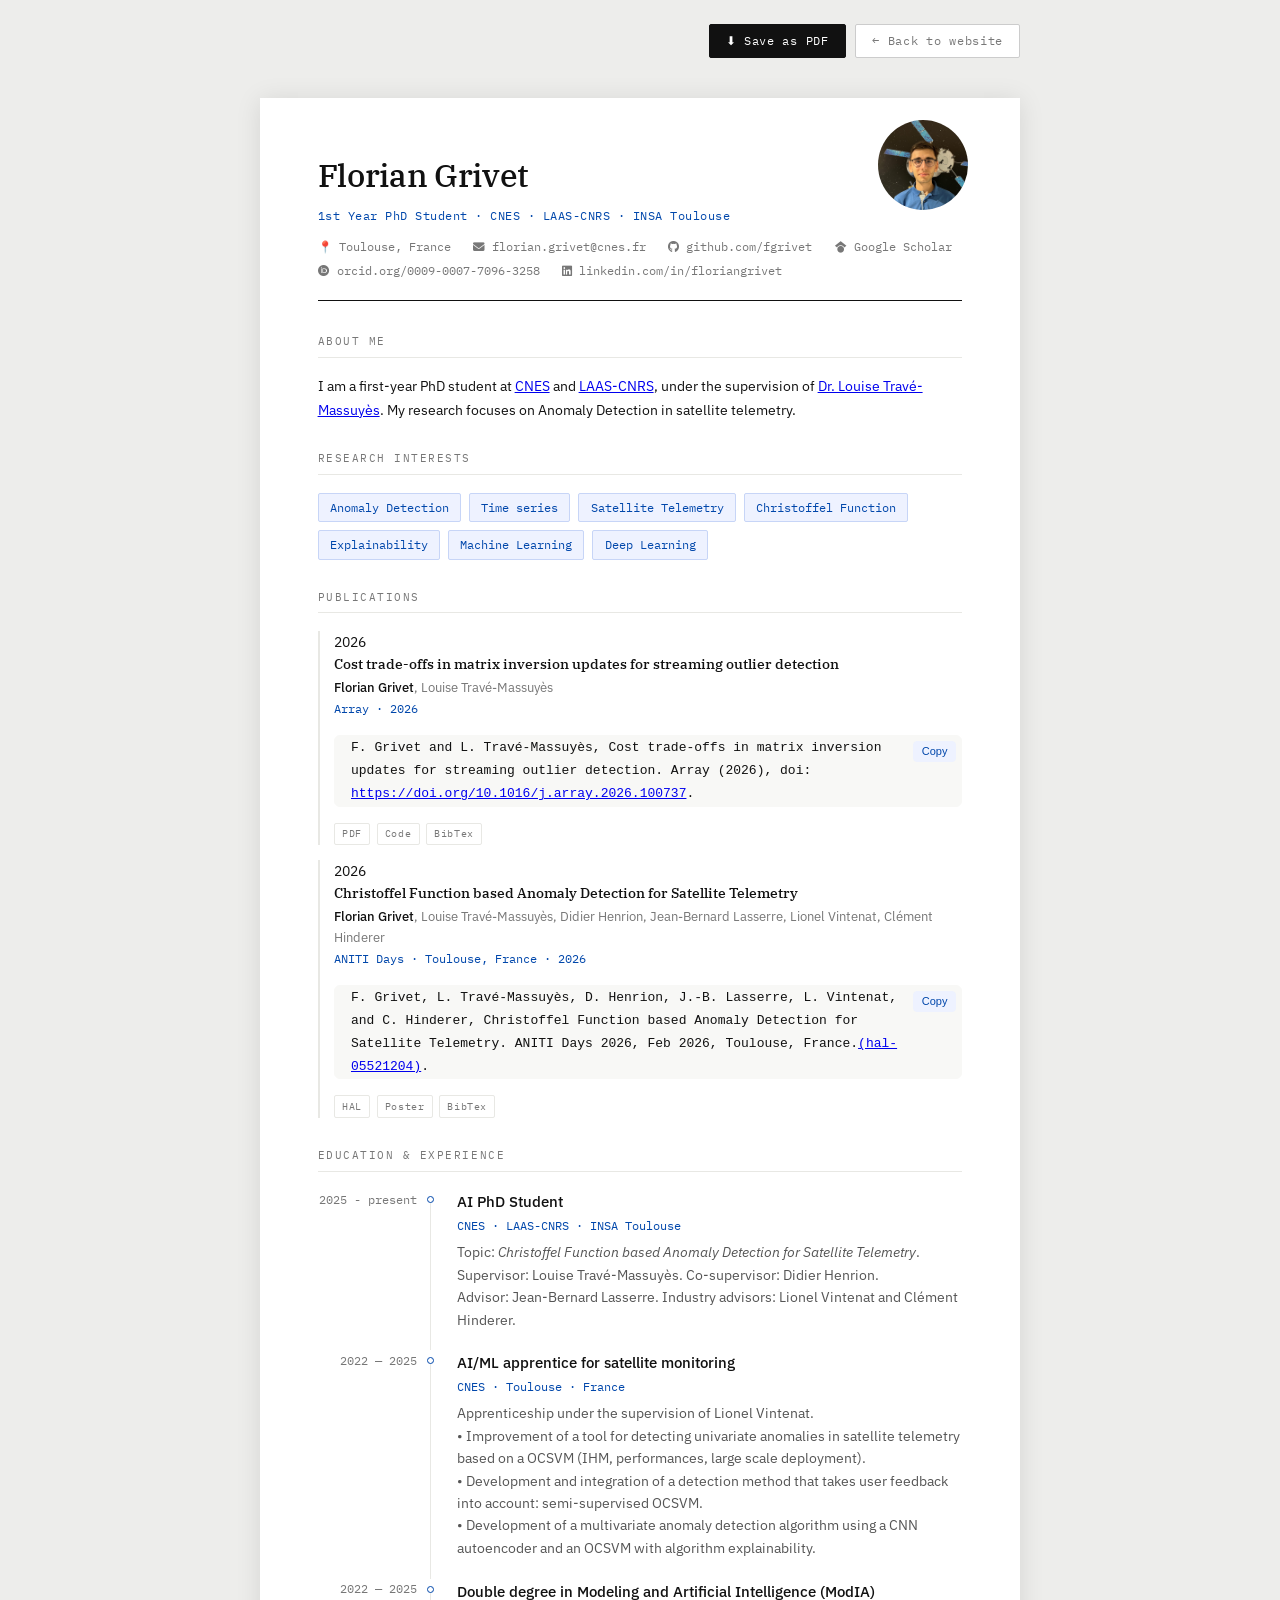
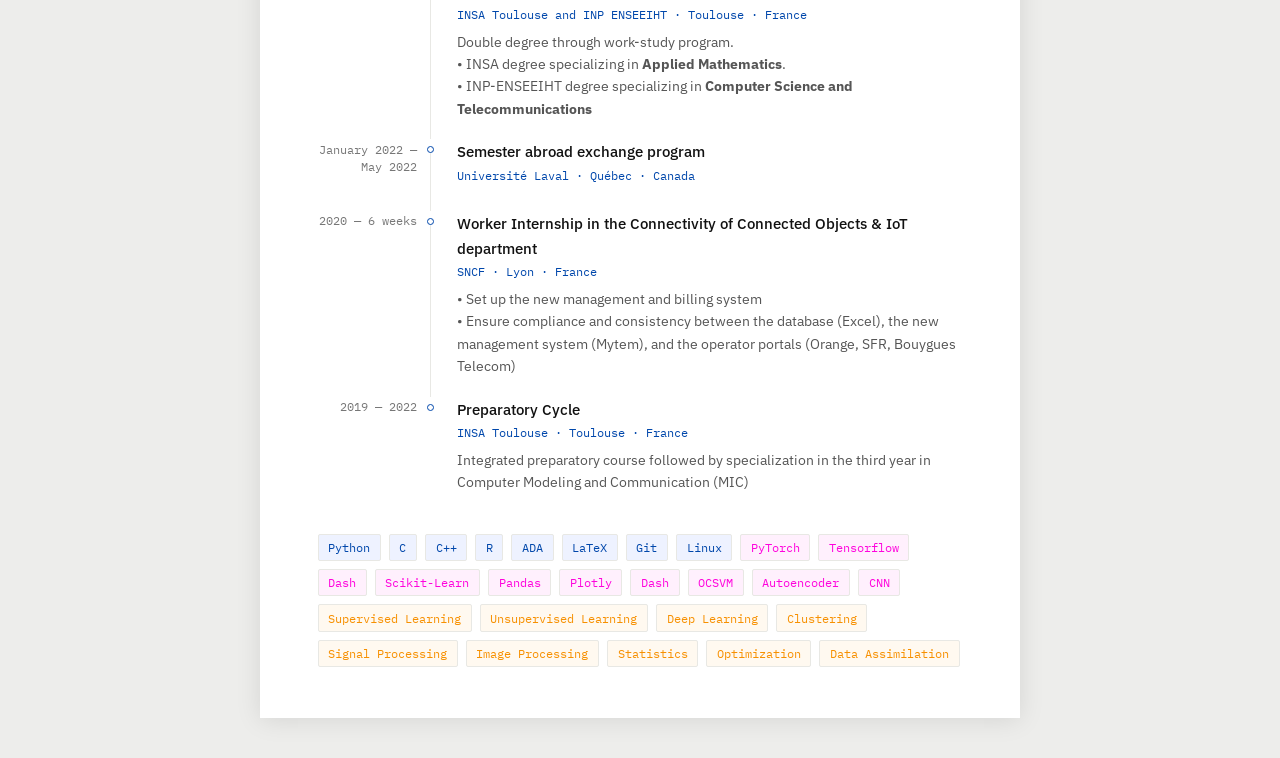
==== commit d8642aab: "Add BibTex and citation for publications" ====
--- a/cv.html
+++ b/cv.html
@@ -1,235 +1,254 @@
-<!DOCTYPE html>
-<html lang="en">
-<head>
-  <meta charset="UTF-8"/>
-  <meta name="viewport" content="width=device-width, initial-scale=1.0"/>
-  <title>CV — Florian Grivet</title>
-  <link rel="preconnect" href="https://fonts.googleapis.com">
-  <link href="https://fonts.googleapis.com/css2?family=IBM+Plex+Serif:ital,wght@0,400;0,500;1,400&family=IBM+Plex+Sans:wght@300;400;500&family=IBM+Plex+Mono:wght@400;500&display=swap" rel="stylesheet">
-  <link rel="stylesheet" href="cv_style.css"/>
-  <link rel="stylesheet" href="https://cdnjs.cloudflare.com/ajax/libs/font-awesome/6.5.1/css/all.min.css">
-  
-</head>
-<body>
-
-<div class="screen-bar">
-  <button class="dl-btn primary" onclick="window.print()">⬇ Save as PDF</button>
-  <a href="index.html" class="dl-btn">← Back to website</a>
-</div>
-
-<div class="page">
-
-  <header>
-    <h1>Florian Grivet</h1>
-    <div class="h-role">1st Year PhD Student · CNES · LAAS-CNRS · INSA Toulouse</div>
-    <div class="h-contacts">
-    <span>📍 Toulouse, France</span>
-      <a href="mailto:florian.grivet@cnes.fr"><i class="fa-solid fa-envelope"></i> florian.grivet@cnes.fr</a>
-      <a href="https://github.com/fgrivet" target="_blank"><i class="fa-brands fa-github"></i> github.com/fgrivet</a>
-      <a href="https://scholar.google.com/citations?user=eT-QkogAAAAJ&hl=fr&oi=ao" target="_blank"><i class="fa-brands fa-google-scholar"></i> Google Scholar</a>
-      <a href="https://orcid.org/0009-0007-7096-3258" class="btn btn-ghost" target="_blank"><i class="fa-brands fa-orcid"></i> orcid.org/0009-0007-7096-3258</a>
-      <a href="https://linkedin.com/in/floriangrivet" target="_blank"><i class="fa-brands fa-linkedin"></i> linkedin.com/in/floriangrivet</a>
-    </div>
-    <img src="profile_picture.jpg" alt="Florian Grivet" class="cv-avatar">
-  </header>
-
-
-
-  <div class="sec-title">About Me</div>
-    <p class="hero-bio">
-              I am a first-year PhD student at
-              <a href="https://www.cnes.fr/en" target="_blank">CNES</a> and
-              <a href="https://www.laas.fr/en" target="_blank">LAAS-CNRS</a>,
-              under the supervision of
-              <a href="https://homepages.laas.fr/louise/centre.html" target="_blank">Dr. Louise Travé-Massuyès</a>. My research focuses on Anomaly Detection in satellite
-              telemetry.
-            </p>
-
-  <div class="sec-title">Research Interests</div>
-  
-
-<div class="tags">
-<span class="tag">Anomaly Detection</span>
-<span class="tag">Time series</span>
-<span class="tag">Satellite Telemetry</span>
-<span class="tag">Christoffel Function</span>
-<span class="tag">Explainability</span>
-<span class="tag">Machine Learning</span>
-<span class="tag">Deep Learning</span>
-</div>
-
-
-  <div class="sec-title">Publications</div>
-  
-
-<div class="pub-list">
-<div class="pub-item">
-<div class="pub-year">2026</div>
-<div>
-<div class="pub-title">
-                Cost trade-offs in matrix inversion updates for streaming
-                outlier detection
-              </div>
-<div class="pub-authors">
-<strong>Florian Grivet</strong>, Louise Travé-Massuyès
-              </div>
-<div class="pub-venue">Array · 2026</div>
-<div class="pub-badges">
-<a class="badge" href="https://doi.org/10.1016/j.array.2026.100737" target="_blank">PDF</a>
-<!-- <a href="#" class="badge">arXiv</a> -->
-<a class="badge" href="https://github.com/fgrivet/cost-trade-offs-matrix-inversion-update" target="_blank">Code</a>
-<!-- <a href="#" class="badge">BibTeX</a> -->
-</div>
-</div>
-</div>
-<div class="pub-item">
-<div class="pub-year">2026</div>
-<div>
-<div class="pub-title">
-                Christoffel Function based Anomaly Detection for Satellite
-                Telemetry
-              </div>
-<div class="pub-authors">
-<strong>Florian Grivet</strong>, Louise Travé-Massuyès, Didier
-                Henrion, Jean-Bernard Lasserre, Lionel Vintenat, Clément
-                Hinderer
-              </div>
-<div class="pub-venue">ANITI Days · Toulouse, France · 2026</div>
-<div class="pub-badges">
-<a class="badge" href="https://hal.science/hal-05521204v1" target="_blank">HAL</a>
-<a class="badge" href="https://hal.science/hal-05521204v1/file/Poster_ANITI_DAYS_2026_vdef.pdf" target="_blank">Poster</a>
-</div>
-</div>
-</div>
-</div>
-
-
-  <div class="sec-title">Education & Experience</div>
-  
-
-<div class="tl">
-<div class="tl-item">
-<div class="tl-date">2025 - present</div>
-<div class="tl-body">
-<h3>AI PhD Student</h3>
-<div class="tl-org">CNES · LAAS-CNRS · INSA Toulouse</div>
-<p>
-                Topic:
-                <em>Christoffel Function based Anomaly Detection for Satellite
-                  Telemetry</em>.<br/>
-                Supervisor: Louise Travé-Massuyès. Co-supervisor: Didier
-                Henrion.<br/>
-                Advisor: Jean-Bernard Lasserre. Industry advisors: Lionel
-                Vintenat and Clément Hinderer.
-              </p>
-</div>
-</div>
-<div class="tl-item">
-<div class="tl-date">2022 — 2025</div>
-<div class="tl-body">
-<h3>AI/ML apprentice for satellite monitoring</h3>
-<div class="tl-org">CNES · Toulouse · France</div>
-<p>
-                Apprenticeship under the supervision of Lionel Vintenat.<br/>
-                • Improvement of a tool for detecting univariate anomalies in
-                satellite telemetry based on a OCSVM (IHM, performances, large
-                scale deployment).<br/>
-                • Development and integration of a detection method that takes
-                user feedback into account: semi-supervised OCSVM.<br/>
-                • Development of a multivariate anomaly detection algorithm
-                using a CNN autoencoder and an OCSVM with algorithm
-                explainability.
-              </p>
-</div>
-</div>
-<div class="tl-item">
-<div class="tl-date">2022 — 2025</div>
-<div class="tl-body">
-<h3>
-                Double degree in Modeling and Artificial Intelligence (ModIA)
-              </h3>
-<div class="tl-org">
-                INSA Toulouse and INP ENSEEIHT · Toulouse · France
-              </div>
-<p>
-                Double degree through work-study program.<br/>
-                • INSA degree specializing in
-                <strong>Applied Mathematics</strong>.<br/>
-                • INP-ENSEEIHT degree specializing in
-                <strong>Computer Science and Telecommunications</strong>
-</p>
-</div>
-</div>
-<div class="tl-item">
-<div class="tl-date">January 2022 — May 2022</div>
-<div class="tl-body">
-<h3>Semester abroad exchange program</h3>
-<div class="tl-org">Université Laval · Québec · Canada</div>
-</div>
-</div>
-<div class="tl-item">
-<div class="tl-date">2020 — 6 weeks</div>
-<div class="tl-body">
-<h3>
-                Worker Internship in the Connectivity of Connected Objects &amp; IoT
-                department
-              </h3>
-<div class="tl-org">SNCF · Lyon · France</div>
-<p>
-                • Set up the new management and billing system<br/>
-                • Ensure compliance and consistency between the database
-                (Excel), the new management system (Mytem), and the operator
-                portals (Orange, SFR, Bouygues Telecom)
-              </p>
-</div>
-</div>
-<div class="tl-item">
-<div class="tl-date">2019 — 2022</div>
-<div class="tl-body">
-<h3>Preparatory Cycle</h3>
-<div class="tl-org">INSA Toulouse · Toulouse · France</div>
-<p>
-                Integrated preparatory course followed by specialization in the
-                third year in Computer Modeling and Communication (MIC)
-              </p>
-</div>
-</div>
-</div>
-<div style="margin-top: 2.5rem">
-
-<div class="skills-row">
-<span class="skill language">Python</span>
-<span class="skill language">C</span>
-<span class="skill language">C++</span>
-<span class="skill language">R</span>
-<span class="skill language">ADA</span>
-<span class="skill language">LaTeX</span>
-<span class="skill language">Git</span>
-<span class="skill language">Linux</span>
-<span class="skill techno">PyTorch</span>
-<span class="skill techno">Tensorflow</span>
-<span class="skill techno">Dash</span>
-<span class="skill techno">Scikit-Learn</span>
-<span class="skill techno">Pandas</span>
-<span class="skill techno">Plotly</span>
-<span class="skill techno">Dash</span>
-<span class="skill techno">OCSVM</span>
-<span class="skill techno">Autoencoder</span>
-<span class="skill techno">CNN</span>
-<span class="skill subject">Supervised Learning</span>
-<span class="skill subject">Unsupervised Learning</span>
-<span class="skill subject">Deep Learning</span>
-<span class="skill subject">Clustering</span>
-<span class="skill subject">Signal Processing</span>
-<span class="skill subject">Image Processing</span>
-<span class="skill subject">Statistics</span>
-<span class="skill subject">Optimization</span>
-<span class="skill subject">Data Assimilation</span>
-</div>
-</div>
-
-
-
-</div>
-</body>
-</html>
+<!DOCTYPE html>
+<html lang="en">
+<head>
+  <meta charset="UTF-8"/>
+  <meta name="viewport" content="width=device-width, initial-scale=1.0"/>
+  <title>CV — Florian Grivet</title>
+  <link rel="preconnect" href="https://fonts.googleapis.com">
+  <link href="https://fonts.googleapis.com/css2?family=IBM+Plex+Serif:ital,wght@0,400;0,500;1,400&family=IBM+Plex+Sans:wght@300;400;500&family=IBM+Plex+Mono:wght@400;500&display=swap" rel="stylesheet">
+  <link rel="stylesheet" href="cv_style.css"/>
+  <link rel="stylesheet" href="https://cdnjs.cloudflare.com/ajax/libs/font-awesome/6.5.1/css/all.min.css">
+  
+</head>
+<body>
+
+<div class="screen-bar">
+  <button class="dl-btn primary" onclick="window.print()">⬇ Save as PDF</button>
+  <a href="index.html" class="dl-btn">← Back to website</a>
+</div>
+
+<div class="page">
+
+  <header>
+    <h1>Florian Grivet</h1>
+    <div class="h-role">1st Year PhD Student · CNES · LAAS-CNRS · INSA Toulouse</div>
+    <div class="h-contacts">
+    <span>📍 Toulouse, France</span>
+      <a href="mailto:florian.grivet@cnes.fr"><i class="fa-solid fa-envelope"></i> florian.grivet@cnes.fr</a>
+      <a href="https://github.com/fgrivet" target="_blank"><i class="fa-brands fa-github"></i> github.com/fgrivet</a>
+      <a href="https://scholar.google.com/citations?user=eT-QkogAAAAJ&hl=fr&oi=ao" target="_blank"><i class="fa-brands fa-google-scholar"></i> Google Scholar</a>
+      <a href="https://orcid.org/0009-0007-7096-3258" class="btn btn-ghost" target="_blank"><i class="fa-brands fa-orcid"></i> orcid.org/0009-0007-7096-3258</a>
+      <a href="https://linkedin.com/in/floriangrivet" target="_blank"><i class="fa-brands fa-linkedin"></i> linkedin.com/in/floriangrivet</a>
+    </div>
+    <img src="profile_picture.jpg" alt="Florian Grivet" class="cv-avatar">
+  </header>
+
+
+
+  <div class="sec-title">About Me</div>
+    <p class="hero-bio">
+              I am a first-year PhD student at
+              <a href="https://www.cnes.fr/en" target="_blank">CNES</a> and
+              <a href="https://www.laas.fr/en" target="_blank">LAAS-CNRS</a>,
+              under the supervision of
+              <a href="https://homepages.laas.fr/louise/centre.html" target="_blank">Dr. Louise Travé-Massuyès</a>. My research focuses on Anomaly Detection in satellite
+              telemetry.
+            </p>
+
+  <div class="sec-title">Research Interests</div>
+  
+
+<div class="tags">
+<span class="tag">Anomaly Detection</span>
+<span class="tag">Time series</span>
+<span class="tag">Satellite Telemetry</span>
+<span class="tag">Christoffel Function</span>
+<span class="tag">Explainability</span>
+<span class="tag">Machine Learning</span>
+<span class="tag">Deep Learning</span>
+</div>
+
+
+  <div class="sec-title">Publications</div>
+  
+
+<div class="pub-list">
+<div class="pub-item">
+<div class="pub-year">2026</div>
+<div>
+<div class="pub-title">
+                Cost trade-offs in matrix inversion updates for streaming
+                outlier detection
+              </div>
+<div class="pub-authors">
+<strong>Florian Grivet</strong>, Louise Travé-Massuyès
+              </div>
+<div class="pub-venue">Array · 2026</div>
+<div class="pub-citation-block">
+<button class="pub-copy-btn" onclick="copyToClipboard(this, this.nextElementSibling.innerText)">
+                  Copy
+                </button>
+<code class="pub-citation">F. Grivet and L. Travé-Massuyès, Cost trade-offs in matrix
+                  inversion updates for streaming outlier detection. Array
+                  (2026), doi:
+                  <a href="https://doi.org/10.1016/j.array.2026.100737" target="_blank">https://doi.org/10.1016/j.array.2026.100737</a>.</code>
+</div>
+<div class="pub-badges">
+<a class="badge" href="https://doi.org/10.1016/j.array.2026.100737" target="_blank">PDF</a>
+<!-- <a href="#" class="badge">arXiv</a> -->
+<a class="badge" href="https://github.com/fgrivet/cost-trade-offs-matrix-inversion-update" target="_blank">Code</a>
+<a class="badge" href="https://www.sciencedirect.com/sdfe/arp/cite?pii=S2590005626000603&amp;format=text%2Fx-bibtex&amp;withabstract=true" target="_blank">BibTex</a>
+</div>
+</div>
+</div>
+<div class="pub-item">
+<div class="pub-year">2026</div>
+<div>
+<div class="pub-title">
+                Christoffel Function based Anomaly Detection for Satellite
+                Telemetry
+              </div>
+<div class="pub-authors">
+<strong>Florian Grivet</strong>, Louise Travé-Massuyès, Didier
+                Henrion, Jean-Bernard Lasserre, Lionel Vintenat, Clément
+                Hinderer
+              </div>
+<div class="pub-venue">ANITI Days · Toulouse, France · 2026</div>
+<div class="pub-citation-block">
+<button class="pub-copy-btn" onclick="copyToClipboard(this, this.nextElementSibling.innerText)">
+                  Copy
+                </button>
+<code class="pub-citation">F. Grivet, L. Travé-Massuyès, D. Henrion, J.-B. Lasserre, L.
+                  Vintenat, and C. Hinderer, Christoffel Function based Anomaly
+                  Detection for Satellite Telemetry. ANITI Days 2026, Feb 2026,
+                  Toulouse, France.<a href="https://hal.science/hal-05521204" target="_blank">(hal-05521204)</a>.</code>
+</div>
+<div class="pub-badges">
+<a class="badge" href="https://hal.science/hal-05521204v1" target="_blank">HAL</a>
+<a class="badge" href="https://hal.science/hal-05521204v1/file/Poster_ANITI_DAYS_2026_vdef.pdf" target="_blank">Poster</a>
+<a class="badge" href="https://hal.science/hal-05521204v1/bibtex" target="_blank">BibTex</a>
+</div>
+</div>
+</div>
+</div>
+
+
+  <div class="sec-title">Education & Experience</div>
+  
+
+<div class="tl">
+<div class="tl-item">
+<div class="tl-date">2025 - present</div>
+<div class="tl-body">
+<h3>AI PhD Student</h3>
+<div class="tl-org">CNES · LAAS-CNRS · INSA Toulouse</div>
+<p>
+                Topic:
+                <em>Christoffel Function based Anomaly Detection for Satellite
+                  Telemetry</em>.<br/>
+                Supervisor: Louise Travé-Massuyès. Co-supervisor: Didier
+                Henrion.<br/>
+                Advisor: Jean-Bernard Lasserre. Industry advisors: Lionel
+                Vintenat and Clément Hinderer.
+              </p>
+</div>
+</div>
+<div class="tl-item">
+<div class="tl-date">2022 — 2025</div>
+<div class="tl-body">
+<h3>AI/ML apprentice for satellite monitoring</h3>
+<div class="tl-org">CNES · Toulouse · France</div>
+<p>
+                Apprenticeship under the supervision of Lionel Vintenat.<br/>
+                • Improvement of a tool for detecting univariate anomalies in
+                satellite telemetry based on a OCSVM (IHM, performances, large
+                scale deployment).<br/>
+                • Development and integration of a detection method that takes
+                user feedback into account: semi-supervised OCSVM.<br/>
+                • Development of a multivariate anomaly detection algorithm
+                using a CNN autoencoder and an OCSVM with algorithm
+                explainability.
+              </p>
+</div>
+</div>
+<div class="tl-item">
+<div class="tl-date">2022 — 2025</div>
+<div class="tl-body">
+<h3>
+                Double degree in Modeling and Artificial Intelligence (ModIA)
+              </h3>
+<div class="tl-org">
+                INSA Toulouse and INP ENSEEIHT · Toulouse · France
+              </div>
+<p>
+                Double degree through work-study program.<br/>
+                • INSA degree specializing in
+                <strong>Applied Mathematics</strong>.<br/>
+                • INP-ENSEEIHT degree specializing in
+                <strong>Computer Science and Telecommunications</strong>
+</p>
+</div>
+</div>
+<div class="tl-item">
+<div class="tl-date">January 2022 — May 2022</div>
+<div class="tl-body">
+<h3>Semester abroad exchange program</h3>
+<div class="tl-org">Université Laval · Québec · Canada</div>
+</div>
+</div>
+<div class="tl-item">
+<div class="tl-date">2020 — 6 weeks</div>
+<div class="tl-body">
+<h3>
+                Worker Internship in the Connectivity of Connected Objects &amp; IoT
+                department
+              </h3>
+<div class="tl-org">SNCF · Lyon · France</div>
+<p>
+                • Set up the new management and billing system<br/>
+                • Ensure compliance and consistency between the database
+                (Excel), the new management system (Mytem), and the operator
+                portals (Orange, SFR, Bouygues Telecom)
+              </p>
+</div>
+</div>
+<div class="tl-item">
+<div class="tl-date">2019 — 2022</div>
+<div class="tl-body">
+<h3>Preparatory Cycle</h3>
+<div class="tl-org">INSA Toulouse · Toulouse · France</div>
+<p>
+                Integrated preparatory course followed by specialization in the
+                third year in Computer Modeling and Communication (MIC)
+              </p>
+</div>
+</div>
+</div>
+<div style="margin-top: 2.5rem">
+
+<div class="skills-row">
+<span class="skill language">Python</span>
+<span class="skill language">C</span>
+<span class="skill language">C++</span>
+<span class="skill language">R</span>
+<span class="skill language">ADA</span>
+<span class="skill language">LaTeX</span>
+<span class="skill language">Git</span>
+<span class="skill language">Linux</span>
+<span class="skill techno">PyTorch</span>
+<span class="skill techno">Tensorflow</span>
+<span class="skill techno">Dash</span>
+<span class="skill techno">Scikit-Learn</span>
+<span class="skill techno">Pandas</span>
+<span class="skill techno">Plotly</span>
+<span class="skill techno">Dash</span>
+<span class="skill techno">OCSVM</span>
+<span class="skill techno">Autoencoder</span>
+<span class="skill techno">CNN</span>
+<span class="skill subject">Supervised Learning</span>
+<span class="skill subject">Unsupervised Learning</span>
+<span class="skill subject">Deep Learning</span>
+<span class="skill subject">Clustering</span>
+<span class="skill subject">Signal Processing</span>
+<span class="skill subject">Image Processing</span>
+<span class="skill subject">Statistics</span>
+<span class="skill subject">Optimization</span>
+<span class="skill subject">Data Assimilation</span>
+</div>
+</div>
+
+
+
+</div>
+</body>
+</html>
--- a/cv_style.css
+++ b/cv_style.css
@@ -262,6 +262,48 @@
   color: var(--ink);
   font-weight: 500;
 }
+.pub-citation-block {
+  position: relative;
+  background: var(--bg);
+  border: 1px solid var(--bg);
+  border-radius: 6px;
+  font-family: monospace;
+  margin: 1rem 0;
+  padding-left: 1rem;
+}
+.pub-citation {
+  margin: 0;
+  color: var(--ink);
+  font-size: 13px;
+  line-height: 1.6;
+  overflow-x: auto;
+  white-space: wrap;
+  word-wrap: break-word;
+}
+.pub-copy-btn {
+  position: static;
+  background: var(--accent-light);
+  border: 1px solid var(--accent-light);
+  color: var(--accent);
+  padding: 4px 8px;
+  border-radius: 4px;
+  cursor: pointer;
+  font-size: 11px;
+  line-height: 1;
+  float: right;
+  /* top: 0.5rem;
+  right: 0.5rem; */
+  opacity: 1;
+  transition: all 0.2s;
+  margin: 5px 5px 10px 10px;
+}
+.pub-copy-btn:hover {
+  border-color: var(--accent);
+}
+.pub-copy-btn.copied {
+  opacity: 1;
+  color: #349c42;
+}
 .pub-venue {
   font-size: 0.75rem;
   color: var(--accent);
@@ -282,6 +324,10 @@
   padding: 0.12rem 0.45rem;
   border-radius: 2px;
   text-decoration: none;
+}
+.badge:hover {
+  color: var(--accent);
+  border-color: var(--accent);
 }
 
 /* Research tags */
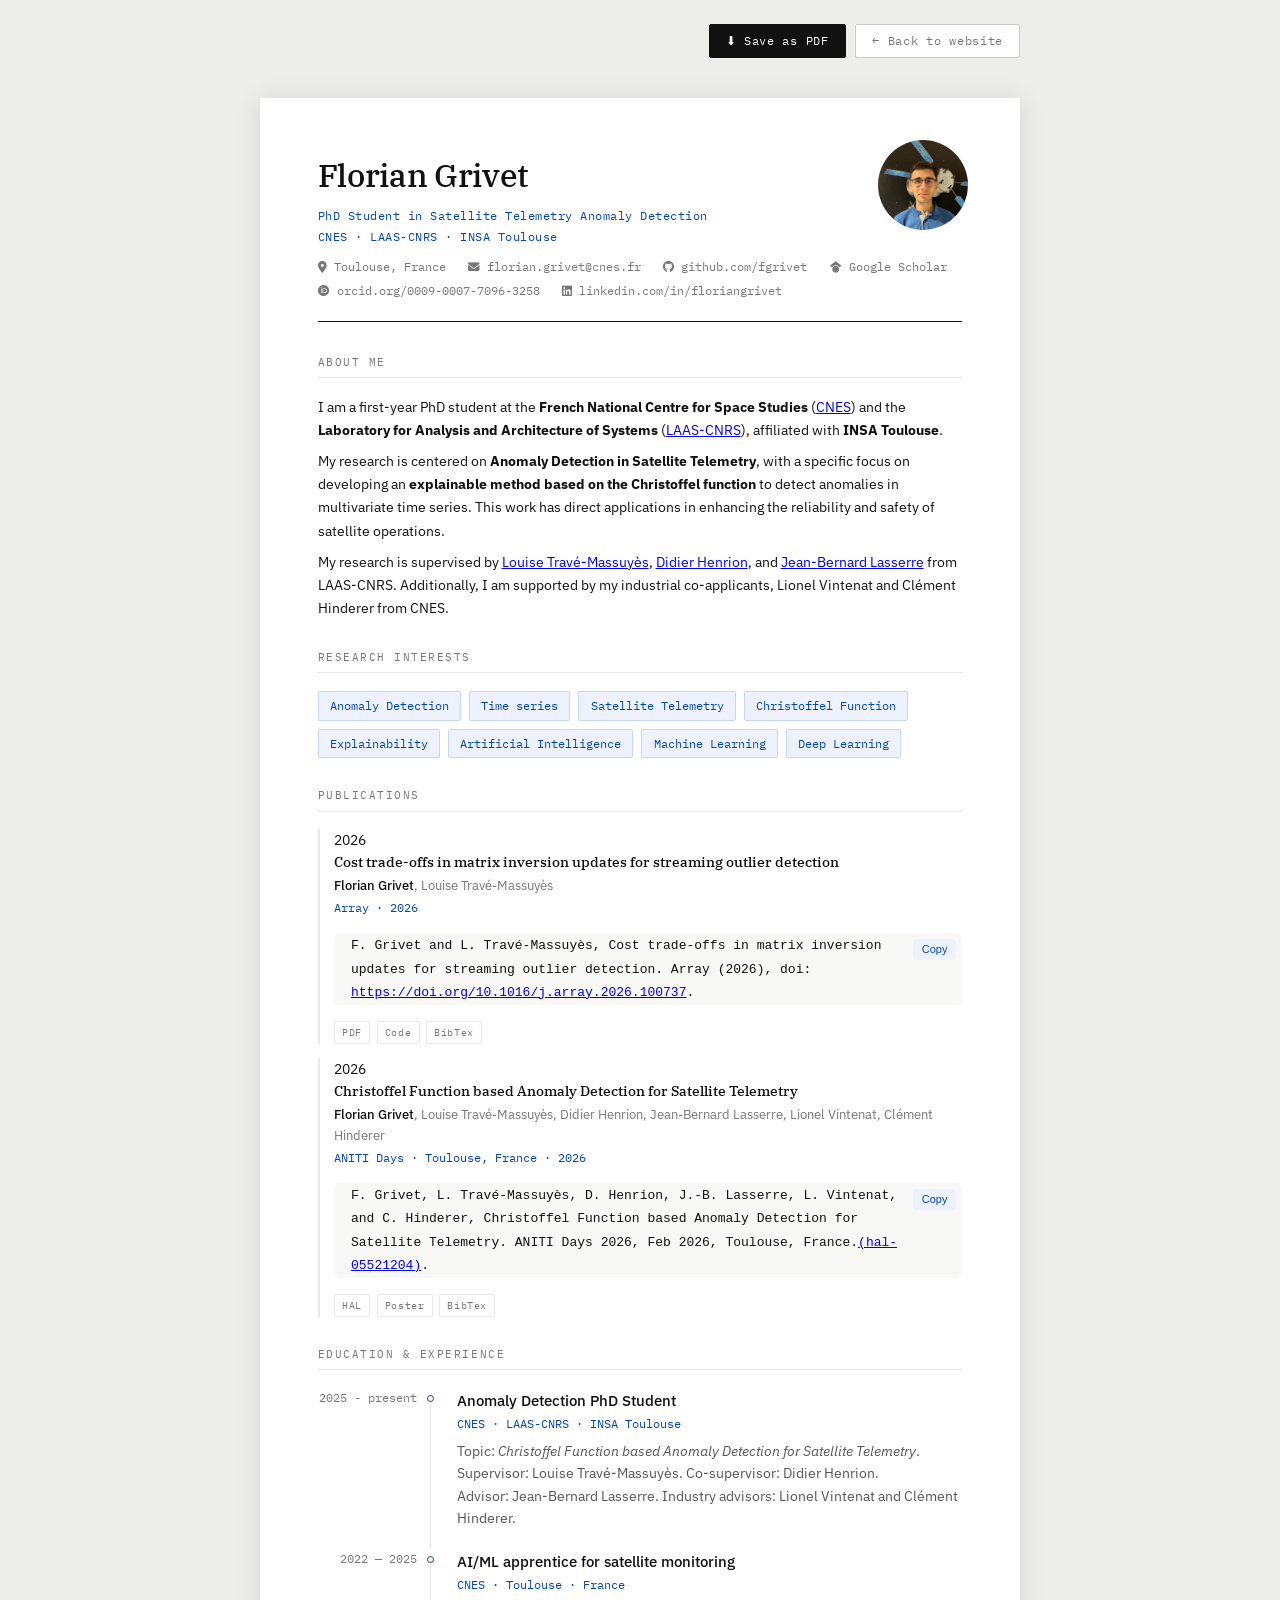
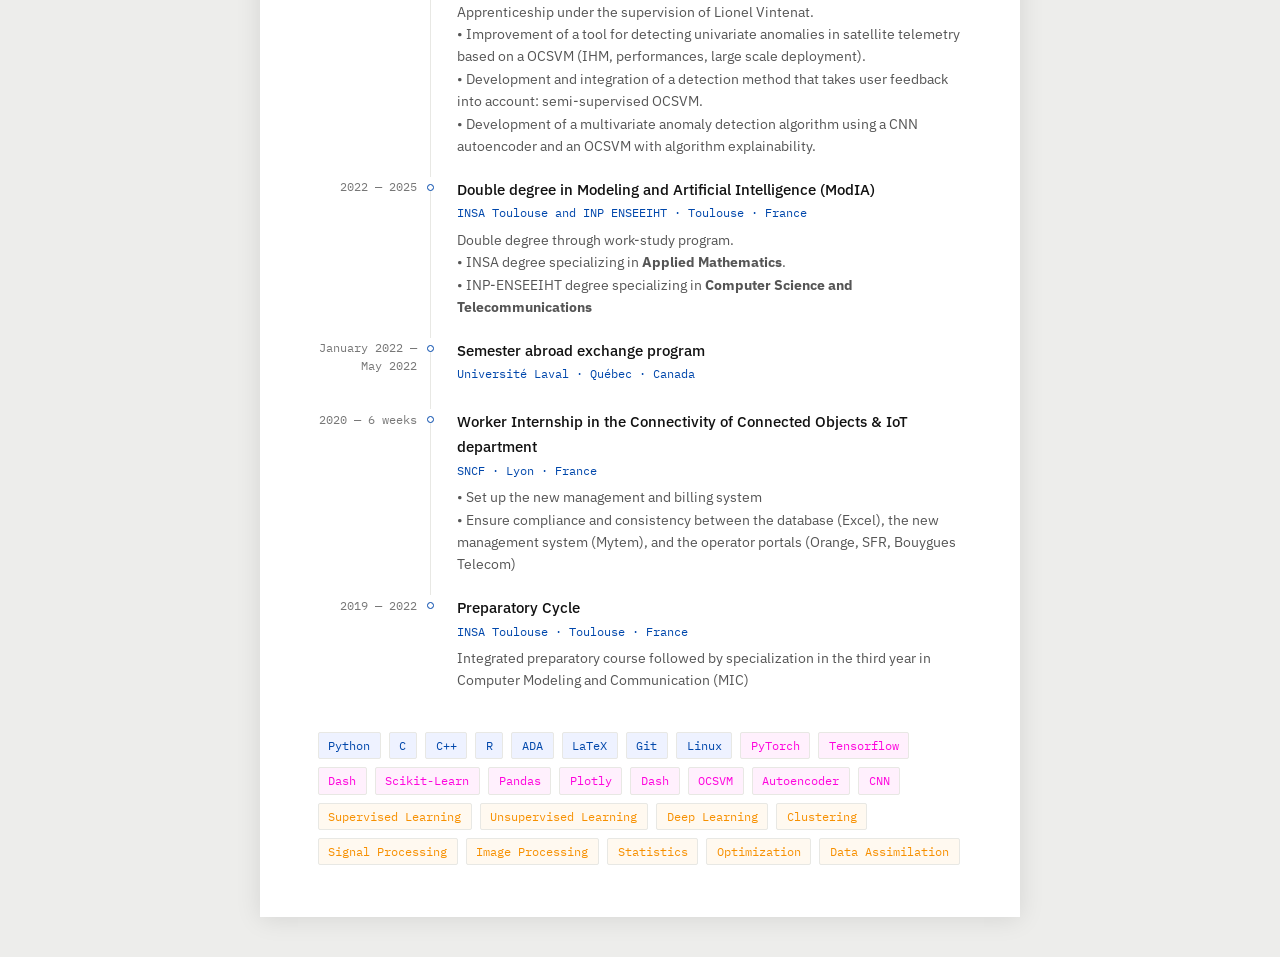
==== commit bb7f79f7: "Expand the About Me section" ====
--- a/cv.html
+++ b/cv.html
@@ -21,9 +21,10 @@
 
   <header>
     <h1>Florian Grivet</h1>
-    <div class="h-role">1st Year PhD Student · CNES · LAAS-CNRS · INSA Toulouse</div>
+    <div class="h-role">PhD Student in Satellite Telemetry Anomaly Detection<br>CNES ·
+              LAAS-CNRS · INSA Toulouse</div>
     <div class="h-contacts">
-    <span>📍 Toulouse, France</span>
+    <span><i class="fa-solid fa-location-dot"></i> Toulouse, France</span>
       <a href="mailto:florian.grivet@cnes.fr"><i class="fa-solid fa-envelope"></i> florian.grivet@cnes.fr</a>
       <a href="https://github.com/fgrivet" target="_blank"><i class="fa-brands fa-github"></i> github.com/fgrivet</a>
       <a href="https://scholar.google.com/citations?user=eT-QkogAAAAJ&hl=fr&oi=ao" target="_blank"><i class="fa-brands fa-google-scholar"></i> Google Scholar</a>
@@ -37,12 +38,26 @@
 
   <div class="sec-title">About Me</div>
     <p class="hero-bio">
-              I am a first-year PhD student at
-              <a href="https://www.cnes.fr/en" target="_blank">CNES</a> and
-              <a href="https://www.laas.fr/en" target="_blank">LAAS-CNRS</a>,
-              under the supervision of
-              <a href="https://homepages.laas.fr/louise/centre.html" target="_blank">Dr. Louise Travé-Massuyès</a>. My research focuses on Anomaly Detection in satellite
-              telemetry.
+              I am a first-year PhD student at the
+              <strong>French National Centre for Space Studies</strong> (<a href="https://www.cnes.fr/en" target="_blank">CNES</a>) and the
+              <strong>Laboratory for Analysis and Architecture of Systems</strong>
+              (<a href="https://www.laas.fr/en" target="_blank">LAAS-CNRS</a>),
+              affiliated with <strong>INSA Toulouse</strong>.
+            </p> <p class="hero-bio">
+              My research is centered on
+              <strong> Anomaly Detection in Satellite Telemetry</strong>, with a
+              specific focus on developing an
+              <strong>explainable method based on the Christoffel function</strong>
+              to detect anomalies in multivariate time series. This work has
+              direct applications in enhancing the reliability and safety of
+              satellite operations.
+            </p> <p class="hero-bio last">
+              My research is supervised by
+              <a href="https://homepages.laas.fr/louise/centre.html" target="_blank">Louise Travé-Massuyès</a>,
+              <a href="https://homepages.laas.fr/henrion/" target="_blank">Didier Henrion</a>, and
+              <a href="https://homepages.laas.fr/lasserre/" target="_blank">Jean-Bernard Lasserre</a>
+              from LAAS-CNRS. Additionally, I am supported by my industrial
+              co-applicants, Lionel Vintenat and Clément Hinderer from CNES.
             </p>
 
   <div class="sec-title">Research Interests</div>
@@ -54,6 +69,7 @@
 <span class="tag">Satellite Telemetry</span>
 <span class="tag">Christoffel Function</span>
 <span class="tag">Explainability</span>
+<span class="tag">Artificial Intelligence</span>
 <span class="tag">Machine Learning</span>
 <span class="tag">Deep Learning</span>
 </div>
@@ -126,11 +142,12 @@
   <div class="sec-title">Education & Experience</div>
   
 
+<a class="btn btn-primary no-cv" href="cv.html" style="position: relative; top: -1.5rem"><i class="fa-solid fa-briefcase"></i> CV.pdf</a>
 <div class="tl">
 <div class="tl-item">
 <div class="tl-date">2025 - present</div>
 <div class="tl-body">
-<h3>AI PhD Student</h3>
+<h3>Anomaly Detection PhD Student</h3>
 <div class="tl-org">CNES · LAAS-CNRS · INSA Toulouse</div>
 <p>
                 Topic:
--- a/cv_style.css
+++ b/cv_style.css
@@ -141,7 +141,17 @@
   margin-top: 0;
 }
 
+.no-cv {
+  display: none;
+}
+
 /* ── Reuse index.html classes verbatim ── */
+.hero-bio {
+  margin-bottom: 0.5rem;
+}
+.hero-bio.last {
+  margin-bottom: 1.8rem;
+}
 
 /* Timeline */
 .tl {
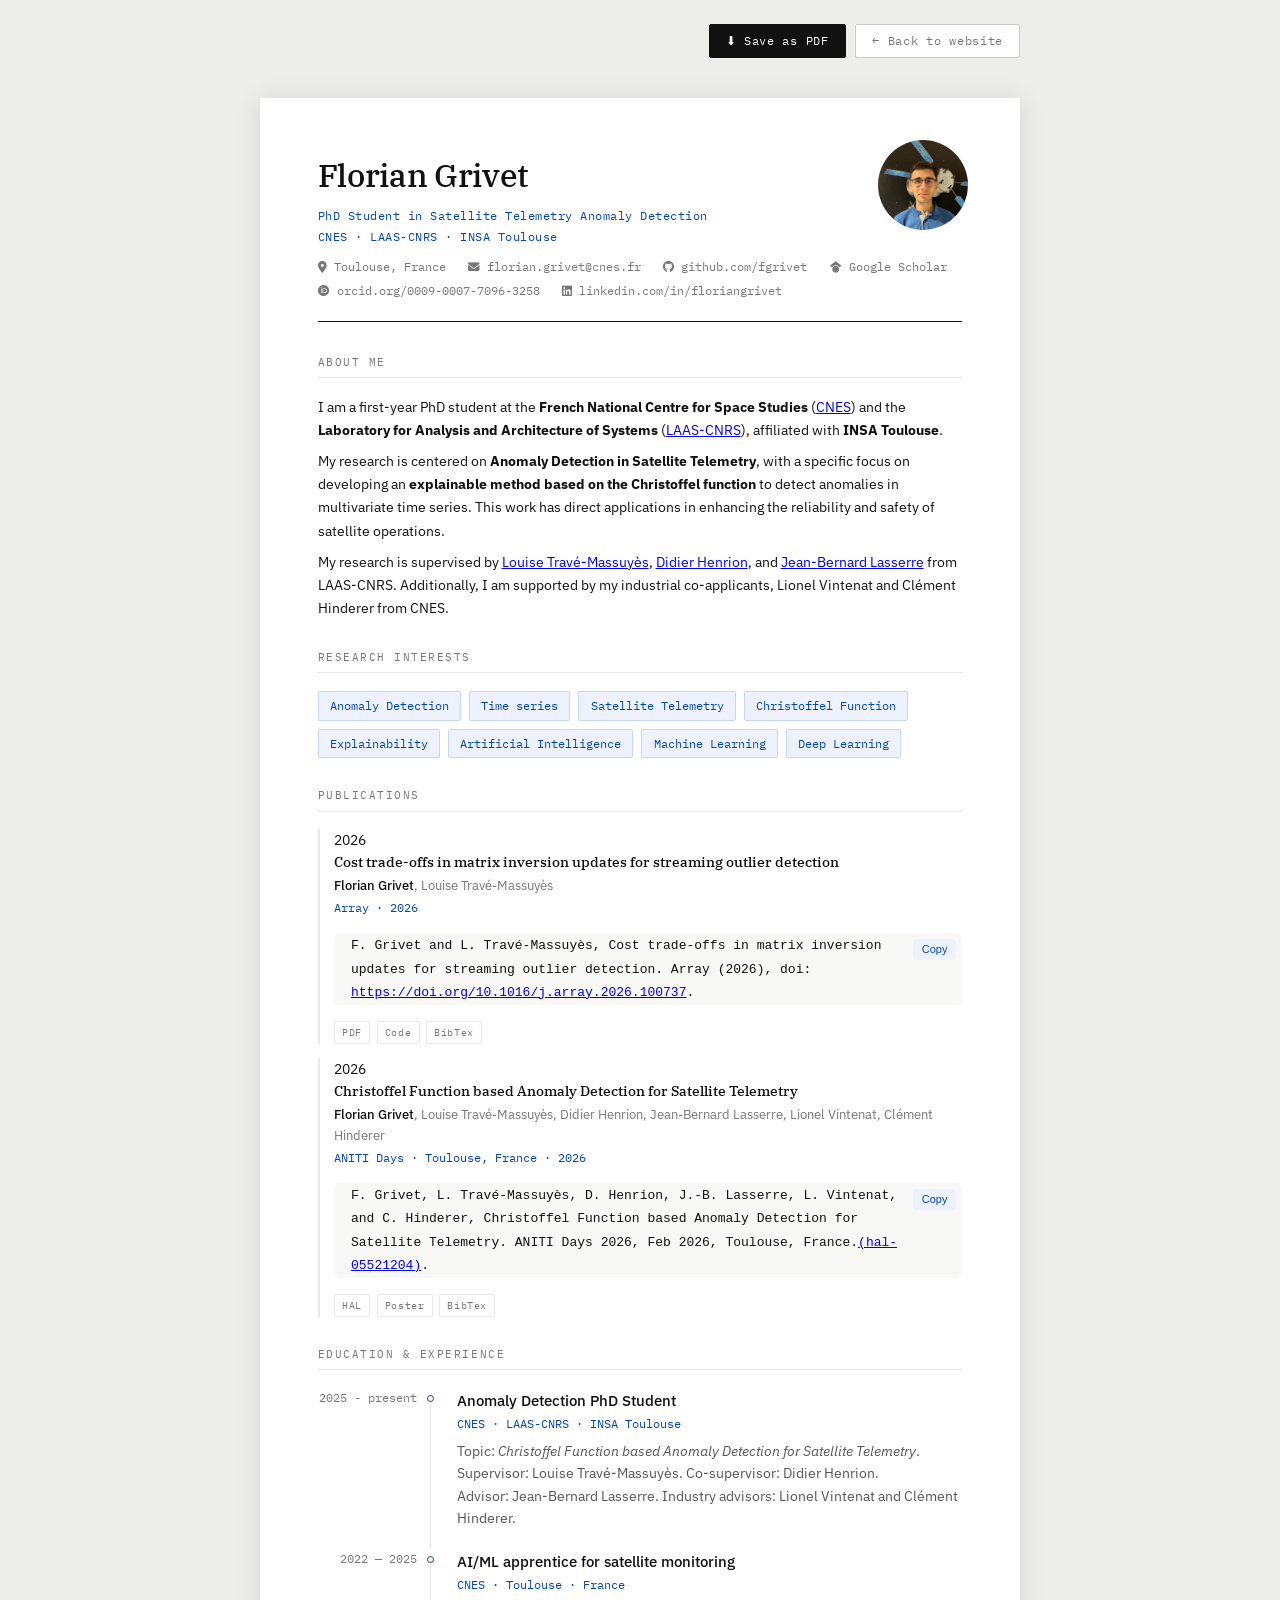
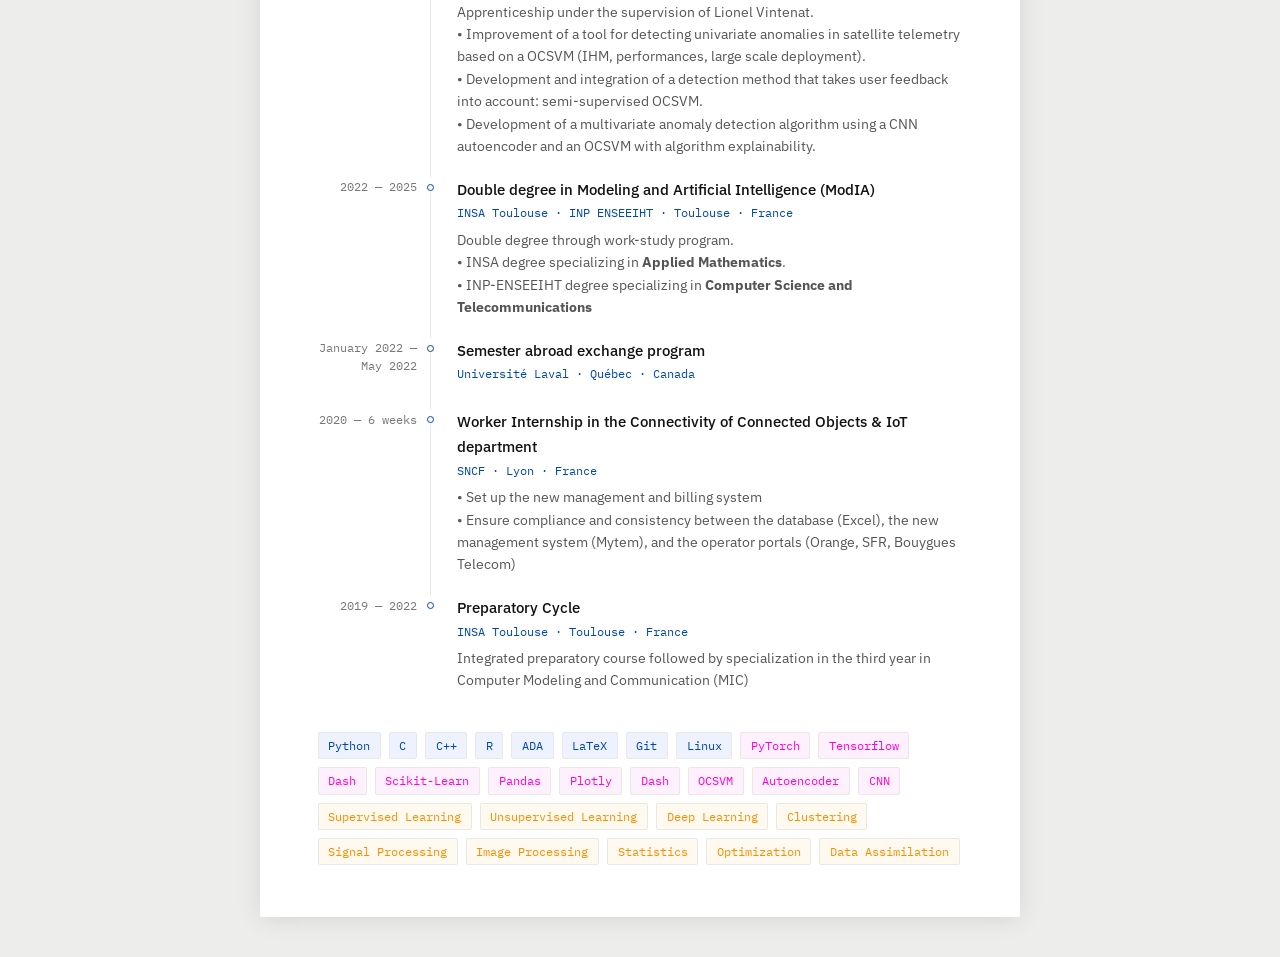
==== commit 2abe1e22: "Add filter to the cv section and prettier file" ====
--- a/cv.html
+++ b/cv.html
@@ -21,8 +21,7 @@
 
   <header>
     <h1>Florian Grivet</h1>
-    <div class="h-role">PhD Student in Satellite Telemetry Anomaly Detection<br>CNES ·
-              LAAS-CNRS · INSA Toulouse</div>
+    <div class="h-role">PhD Student in Satellite Telemetry Anomaly Detection<br>CNES · LAAS-CNRS · INSA Toulouse</div>
     <div class="h-contacts">
     <span><i class="fa-solid fa-location-dot"></i> Toulouse, France</span>
       <a href="mailto:florian.grivet@cnes.fr"><i class="fa-solid fa-envelope"></i> florian.grivet@cnes.fr</a>
@@ -41,23 +40,21 @@
               I am a first-year PhD student at the
               <strong>French National Centre for Space Studies</strong> (<a href="https://www.cnes.fr/en" target="_blank">CNES</a>) and the
               <strong>Laboratory for Analysis and Architecture of Systems</strong>
-              (<a href="https://www.laas.fr/en" target="_blank">LAAS-CNRS</a>),
-              affiliated with <strong>INSA Toulouse</strong>.
+              (<a href="https://www.laas.fr/en" target="_blank">LAAS-CNRS</a>), affiliated with
+              <strong>INSA Toulouse</strong>.
             </p> <p class="hero-bio">
               My research is centered on
-              <strong> Anomaly Detection in Satellite Telemetry</strong>, with a
-              specific focus on developing an
+              <strong> Anomaly Detection in Satellite Telemetry</strong>, with a specific focus on developing an
               <strong>explainable method based on the Christoffel function</strong>
-              to detect anomalies in multivariate time series. This work has
-              direct applications in enhancing the reliability and safety of
-              satellite operations.
+              to detect anomalies in multivariate time series. This work has direct applications in enhancing the
+              reliability and safety of satellite operations.
             </p> <p class="hero-bio last">
               My research is supervised by
               <a href="https://homepages.laas.fr/louise/centre.html" target="_blank">Louise Travé-Massuyès</a>,
               <a href="https://homepages.laas.fr/henrion/" target="_blank">Didier Henrion</a>, and
               <a href="https://homepages.laas.fr/lasserre/" target="_blank">Jean-Bernard Lasserre</a>
-              from LAAS-CNRS. Additionally, I am supported by my industrial
-              co-applicants, Lionel Vintenat and Clément Hinderer from CNES.
+              from LAAS-CNRS. Additionally, I am supported by my industrial co-applicants, Lionel Vintenat and Clément
+              Hinderer from CNES.
             </p>
 
   <div class="sec-title">Research Interests</div>
@@ -82,21 +79,15 @@
 <div class="pub-item">
 <div class="pub-year">2026</div>
 <div>
-<div class="pub-title">
-                Cost trade-offs in matrix inversion updates for streaming
-                outlier detection
-              </div>
-<div class="pub-authors">
-<strong>Florian Grivet</strong>, Louise Travé-Massuyès
-              </div>
+<div class="pub-title">Cost trade-offs in matrix inversion updates for streaming outlier detection</div>
+<div class="pub-authors"><strong>Florian Grivet</strong>, Louise Travé-Massuyès</div>
 <div class="pub-venue">Array · 2026</div>
 <div class="pub-citation-block">
 <button class="pub-copy-btn" onclick="copyToClipboard(this, this.nextElementSibling.innerText)">
                   Copy
                 </button>
-<code class="pub-citation">F. Grivet and L. Travé-Massuyès, Cost trade-offs in matrix
-                  inversion updates for streaming outlier detection. Array
-                  (2026), doi:
+<code class="pub-citation">F. Grivet and L. Travé-Massuyès, Cost trade-offs in matrix inversion updates for streaming outlier
+                  detection. Array (2026), doi:
                   <a href="https://doi.org/10.1016/j.array.2026.100737" target="_blank">https://doi.org/10.1016/j.array.2026.100737</a>.</code>
 </div>
 <div class="pub-badges">
@@ -110,24 +101,19 @@
 <div class="pub-item">
 <div class="pub-year">2026</div>
 <div>
-<div class="pub-title">
-                Christoffel Function based Anomaly Detection for Satellite
-                Telemetry
-              </div>
+<div class="pub-title">Christoffel Function based Anomaly Detection for Satellite Telemetry</div>
 <div class="pub-authors">
-<strong>Florian Grivet</strong>, Louise Travé-Massuyès, Didier
-                Henrion, Jean-Bernard Lasserre, Lionel Vintenat, Clément
-                Hinderer
+<strong>Florian Grivet</strong>, Louise Travé-Massuyès, Didier Henrion, Jean-Bernard Lasserre, Lionel
+                Vintenat, Clément Hinderer
               </div>
 <div class="pub-venue">ANITI Days · Toulouse, France · 2026</div>
 <div class="pub-citation-block">
 <button class="pub-copy-btn" onclick="copyToClipboard(this, this.nextElementSibling.innerText)">
                   Copy
                 </button>
-<code class="pub-citation">F. Grivet, L. Travé-Massuyès, D. Henrion, J.-B. Lasserre, L.
-                  Vintenat, and C. Hinderer, Christoffel Function based Anomaly
-                  Detection for Satellite Telemetry. ANITI Days 2026, Feb 2026,
-                  Toulouse, France.<a href="https://hal.science/hal-05521204" target="_blank">(hal-05521204)</a>.</code>
+<code class="pub-citation">F. Grivet, L. Travé-Massuyès, D. Henrion, J.-B. Lasserre, L. Vintenat, and C. Hinderer, Christoffel
+                  Function based Anomaly Detection for Satellite Telemetry. ANITI Days 2026, Feb 2026, Toulouse,
+                  France.<a href="https://hal.science/hal-05521204" target="_blank">(hal-05521204)</a>.</code>
 </div>
 <div class="pub-badges">
 <a class="badge" href="https://hal.science/hal-05521204v1" target="_blank">HAL</a>
@@ -142,51 +128,51 @@
   <div class="sec-title">Education & Experience</div>
   
 
-<a class="btn btn-primary no-cv" href="cv.html" style="position: relative; top: -1.5rem"><i class="fa-solid fa-briefcase"></i> CV.pdf</a>
+<div class="buttons-cv no-cv" style="position: relative; top: -1.5rem">
+<a class="btn btn-primary" href="cv.html"> CV.pdf</a>
+<button class="btn btn-primary" id="AllButton" onclick="showBoth()">All</button>
+<button class="btn btn-ghost" id="ExperienceButton" onclick="showOnlyExperience()">
+<i class="fa-solid fa-briefcase"></i> Experience
+          </button>
+<button class="btn btn-ghost" id="EducationButton" onclick="showOnlyEducation()">
+<i class="fa-solid fa-graduation-cap"></i> Education
+          </button>
+</div>
 <div class="tl">
-<div class="tl-item">
+<div class="tl-item education experience">
 <div class="tl-date">2025 - present</div>
 <div class="tl-body">
 <h3>Anomaly Detection PhD Student</h3>
 <div class="tl-org">CNES · LAAS-CNRS · INSA Toulouse</div>
 <p>
                 Topic:
-                <em>Christoffel Function based Anomaly Detection for Satellite
-                  Telemetry</em>.<br/>
-                Supervisor: Louise Travé-Massuyès. Co-supervisor: Didier
-                Henrion.<br/>
-                Advisor: Jean-Bernard Lasserre. Industry advisors: Lionel
-                Vintenat and Clément Hinderer.
-              </p>
-</div>
-</div>
-<div class="tl-item">
+                <em>Christoffel Function based Anomaly Detection for Satellite Telemetry</em>.<br/>
+                Supervisor: Louise Travé-Massuyès. Co-supervisor: Didier Henrion.<br/>
+                Advisor: Jean-Bernard Lasserre. Industry advisors: Lionel Vintenat and Clément Hinderer.
+              </p>
+</div>
+</div>
+<div class="tl-item experience">
 <div class="tl-date">2022 — 2025</div>
 <div class="tl-body">
 <h3>AI/ML apprentice for satellite monitoring</h3>
 <div class="tl-org">CNES · Toulouse · France</div>
 <p>
                 Apprenticeship under the supervision of Lionel Vintenat.<br/>
-                • Improvement of a tool for detecting univariate anomalies in
-                satellite telemetry based on a OCSVM (IHM, performances, large
-                scale deployment).<br/>
-                • Development and integration of a detection method that takes
-                user feedback into account: semi-supervised OCSVM.<br/>
-                • Development of a multivariate anomaly detection algorithm
-                using a CNN autoencoder and an OCSVM with algorithm
-                explainability.
-              </p>
-</div>
-</div>
-<div class="tl-item">
+                • Improvement of a tool for detecting univariate anomalies in satellite telemetry based on a OCSVM (IHM,
+                performances, large scale deployment).<br/>
+                • Development and integration of a detection method that takes user feedback into account:
+                semi-supervised OCSVM.<br/>
+                • Development of a multivariate anomaly detection algorithm using a CNN autoencoder and an OCSVM with
+                algorithm explainability.
+              </p>
+</div>
+</div>
+<div class="tl-item education">
 <div class="tl-date">2022 — 2025</div>
 <div class="tl-body">
-<h3>
-                Double degree in Modeling and Artificial Intelligence (ModIA)
-              </h3>
-<div class="tl-org">
-                INSA Toulouse and INP ENSEEIHT · Toulouse · France
-              </div>
+<h3>Double degree in Modeling and Artificial Intelligence (ModIA)</h3>
+<div class="tl-org">INSA Toulouse · INP ENSEEIHT · Toulouse · France</div>
 <p>
                 Double degree through work-study program.<br/>
                 • INSA degree specializing in
@@ -196,37 +182,33 @@
 </p>
 </div>
 </div>
-<div class="tl-item">
+<div class="tl-item education">
 <div class="tl-date">January 2022 — May 2022</div>
 <div class="tl-body">
 <h3>Semester abroad exchange program</h3>
 <div class="tl-org">Université Laval · Québec · Canada</div>
 </div>
 </div>
-<div class="tl-item">
+<div class="tl-item experience">
 <div class="tl-date">2020 — 6 weeks</div>
 <div class="tl-body">
-<h3>
-                Worker Internship in the Connectivity of Connected Objects &amp; IoT
-                department
-              </h3>
+<h3>Worker Internship in the Connectivity of Connected Objects &amp; IoT department</h3>
 <div class="tl-org">SNCF · Lyon · France</div>
 <p>
                 • Set up the new management and billing system<br/>
-                • Ensure compliance and consistency between the database
-                (Excel), the new management system (Mytem), and the operator
-                portals (Orange, SFR, Bouygues Telecom)
-              </p>
-</div>
-</div>
-<div class="tl-item">
+                • Ensure compliance and consistency between the database (Excel), the new management system (Mytem), and
+                the operator portals (Orange, SFR, Bouygues Telecom)
+              </p>
+</div>
+</div>
+<div class="tl-item education">
 <div class="tl-date">2019 — 2022</div>
 <div class="tl-body">
 <h3>Preparatory Cycle</h3>
 <div class="tl-org">INSA Toulouse · Toulouse · France</div>
 <p>
-                Integrated preparatory course followed by specialization in the
-                third year in Computer Modeling and Communication (MIC)
+                Integrated preparatory course followed by specialization in the third year in Computer Modeling and
+                Communication (MIC)
               </p>
 </div>
 </div>
